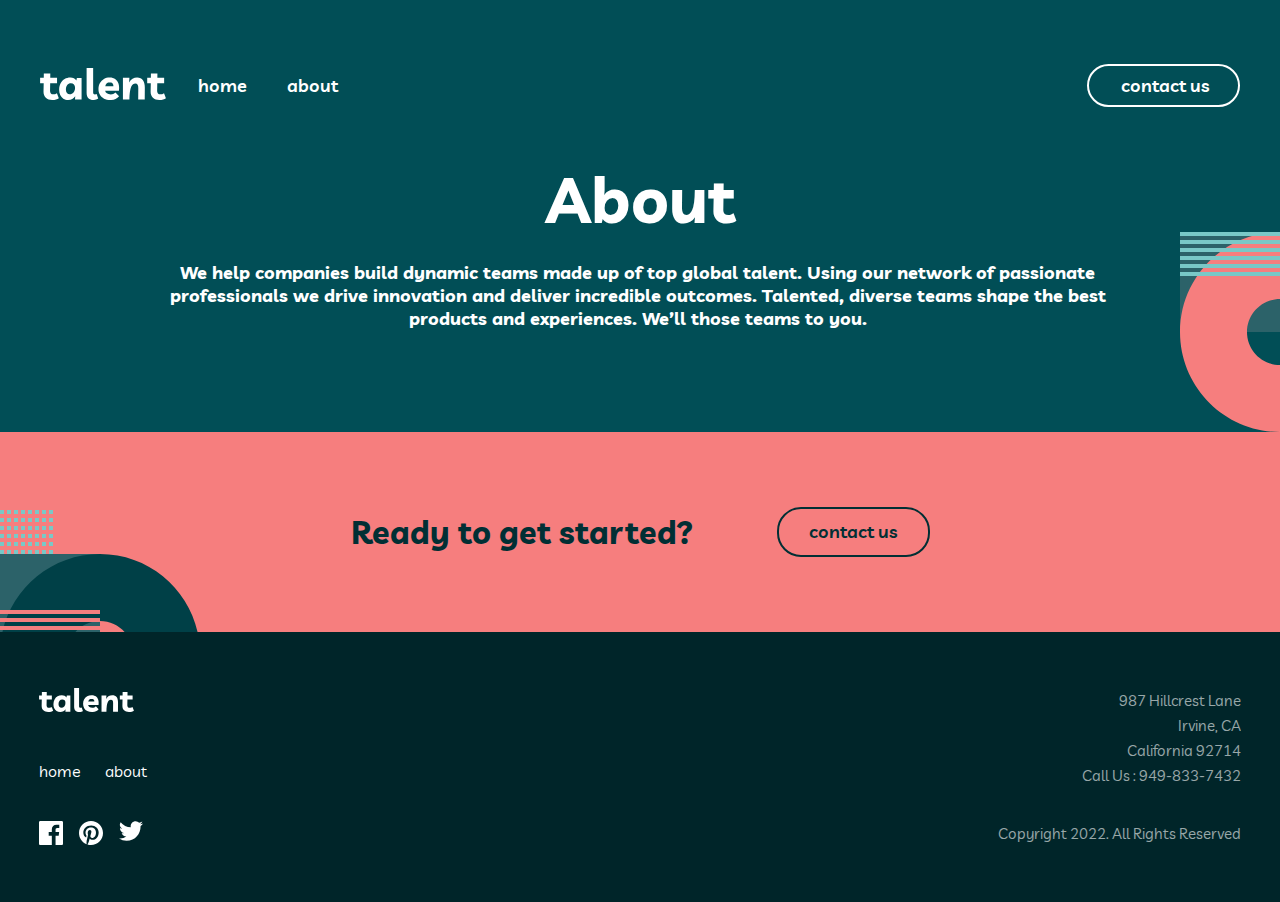
==== about.html @ 0802c022 "added about page about section" ====
<!DOCTYPE html>
<html lang="en">

<head>
    <meta charset="UTF-8">
    <meta http-equiv="X-UA-Compatible" content="IE=edge">
    <meta name="viewport" content="width=device-width, initial-scale=1.0">
    <title>About</title>
    <!-- connection with js files -->
    <script type="text/javascript" src="assets/javascript/script_head.js" charset="utf-8" defer></script>
    <script src="script_body.js" defer></script>
    <script src="script_footer.js" defer></script>
    <!-- connection with css files -->
    <link rel="stylesheet" href="./assets/css/style_body.css">
    <link rel="stylesheet" href="./assets/css/style_header.css">
    <link rel="stylesheet" href="./assets/css/style_main_about.css">
    <link rel="stylesheet" href="./assets/css/style_footer.css">
    <!-- connection with fonts files -->
    <link rel="preconnect" href="https://fonts.googleapis.com">
    <link rel="preconnect" href="https://fonts.gstatic.com" crossorigin>
    <link
        href="https://fonts.googleapis.com/css2?family=Kumbh+Sans:wght@400;700&family=Livvic:ital,wght@0,100;0,200;0,300;0,400;0,500;0,600;0,700;0,900;1,100;1,200;1,300;1,400;1,500;1,600;1,700;1,900&display=swap"
        rel="stylesheet">

</head>

<body>
    <!-- header -->
    <header class="header">
        <a href="/index.html"><img src="assets/image/logo.svg" alt="logo" class="headerlogo"></a>
        <div id="openNav">
            <span onclick="openNav()">&#9776;</span>
        </div>
        <div id="mySidenav" class="sidenav">
            <a href="javascript:void(0)" class="closebtn" onclick="closeNav()">&times;</a>
            <a href="/index.html">home</a>
            <a href="/about.html">about</a>
            <div class="right">
                <a href="/contact.html" id="contact">contact us</a>
            </div>
            <img src="assets/image/bg-pattern-about-1-mobile-nav-1.svg" alt="about-nav" class="menuimg">
        </div>
    </header>
    <div id="cover" class="cover" onclick="closeNav()"></div>

    <main>
        <!-- div 1 -->
        <div class="about-section">
            <h1>About</h1>
            
            <p><img src="assets/image/Rectangle.svg" alt="about-nav" class="rectangle-img">We help companies build dynamic teams made up of top global talent. Using our network of passionate professionals we drive innovation and deliver incredible outcomes. Talented, diverse teams shape the best products and experiences. We’ll those teams to you.</p>
            <div class="img-div">
            <img src="assets/image/bg-pattern-about-1-mobile-nav-1.svg" alt="about-nav" class="about-img">
            </div>
        </div>

        <!-- div 2 -->
        <div>

        </div>

        <!-- div 3 -->
        <div>

        </div>

        <!-- div 4 -->
        <div class="div4_container">
            <p class="R_t_g_s">Ready to get started?</p>
            <div class="button">
                <a href="contact.html">contact us</a>
            </div>
        </div>

    </main>

    <!-- footer -->
    <footer class="footer_container">

        <div class="container_1">
            <div class="content">
                <img src="assets/image/logo.svg" alt="logo" class="logo">
                <div>
                    <ul>
                        <li><a href="index.html">home</a></li>
                        <li><a href="about.html">about</a></li>
                    </ul>
                </div>
            </div>

            <div class="location">
                <p>987 Hillcrest Lane</p>
                <p>Irvine, CA</p>
                <p>California 92714</p>
                <p>Call Us : 949-833-7432</p>
            </div>
        </div>

        <div class="container_2">
            <div class="soc_media">
                <svg xmlns="http://www.w3.org/2000/svg" width="24" height="24">
                    <path
                        d="M22.675 0H1.325C.593 0 0 .593 0 1.325v21.351C0 23.407.593 24 1.325 24H12.82v-9.294H9.692v-3.622h3.128V8.413c0-3.1 1.893-4.788 4.659-4.788 1.325 0 2.463.099 2.795.143v3.24l-1.918.001c-1.504 0-1.795.715-1.795 1.763v2.313h3.587l-.467 3.622h-3.12V24h6.116c.73 0 1.323-.593 1.323-1.325V1.325C24 .593 23.407 0 22.675 0z" />
                </svg>
                <svg xmlns="http://www.w3.org/2000/svg" width="24" height="24">
                    <path
                        d="M12 0C5.373 0 0 5.372 0 12c0 5.084 3.163 9.426 7.627 11.174-.105-.949-.2-2.405.042-3.441.218-.937 1.407-5.965 1.407-5.965s-.359-.719-.359-1.782c0-1.668.967-2.914 2.171-2.914 1.023 0 1.518.769 1.518 1.69 0 1.029-.655 2.568-.994 3.995-.283 1.194.599 2.169 1.777 2.169 2.133 0 3.772-2.249 3.772-5.495 0-2.873-2.064-4.882-5.012-4.882-3.414 0-5.418 2.561-5.418 5.207 0 1.031.397 2.138.893 2.738a.36.36 0 01.083.345l-.333 1.36c-.053.22-.174.267-.402.161-1.499-.698-2.436-2.889-2.436-4.649 0-3.785 2.75-7.262 7.929-7.262 4.163 0 7.398 2.967 7.398 6.931 0 4.136-2.607 7.464-6.227 7.464-1.216 0-2.359-.631-2.75-1.378l-.748 2.853c-.271 1.043-1.002 2.35-1.492 3.146C9.57 23.812 10.763 24 12 24c6.627 0 12-5.373 12-12 0-6.628-5.373-12-12-12z" />
                </svg>
                <svg xmlns="http://www.w3.org/2000/svg" width="24" height="20">
                    <path
                        d="M24 2.557a9.83 9.83 0 01-2.828.775A4.932 4.932 0 0023.337.608a9.864 9.864 0 01-3.127 1.195A4.916 4.916 0 0016.616.248c-3.179 0-5.515 2.966-4.797 6.045A13.978 13.978 0 011.671 1.149a4.93 4.93 0 001.523 6.574 4.903 4.903 0 01-2.229-.616c-.054 2.281 1.581 4.415 3.949 4.89a4.935 4.935 0 01-2.224.084 4.928 4.928 0 004.6 3.419A9.9 9.9 0 010 17.54a13.94 13.94 0 007.548 2.212c9.142 0 14.307-7.721 13.995-14.646A10.025 10.025 0 0024 2.557z" />
                </svg>
            </div>

            <div class="copyright">
                <p>Copyright 2022. All Rights Reserved</p>
            </div>
        </div>
    </footer>

</body>

</html>
---- assets/css/style_body.css ----
* {
    box-sizing: border-box;
  }
  
  body {
    margin: 0;
    font-family: 'Livvic';
    font-style: normal;
  }
---- assets/css/style_header.css ----
.headerlogo {
  height: 32px;
  width: 126px;
}

.header {
  display: flex;
  justify-content: space-between;
  align-items: center;
  padding: 48px 24px;
  background-color: #014e56;
}

.sidenav {
  height: 100%;
  width: 0;
  position: fixed;
  z-index: 10;
  top: 0;
  right: 0;
  background-color: #2c6269;
  overflow-x: hidden;
  /* transition: 0.5s; */
  padding-top: 60px;
}

.sidenav a {
  padding: 8px 8px 8px 32px;
  text-decoration: none;
  font-weight: 600;
  font-size: 18px;
  color: #ffffff;
  display: block;
  /* transition: 0.3s; */
}

.sidenav a:hover {
  color: #F67E7E;
}

.sidenav #contact:hover {
  background-color: #ffffff;
  color: #002529;
}

.sidenav .closebtn {
  position: absolute;
  top: 0;
  right: 25px;
  font-size: 36px;
  margin-left: 50px;
}

#openNav {
  color: #ffffff;
}

#openNav span {
  font-size: 24px;
  cursor: pointer;
}

#contact {
  margin-left: 48px;
  margin-right: 48px;
  margin-top: 36px;
  border: 2px solid #ffffff;
  border-radius: 24px;
  width: 153px;
  height: 43px;
}

.cover {
  position: fixed;
  left: 0px;
  top: 0px;
  width: 100%;
  height: 100%;
  z-index: 5;
  background: rgba(0, 0, 0, 0.5);
  display: none;
}

.menuimg {
  position: absolute;
  width: 200px;
  height: 200px;
  right: -100px;
  bottom: 0px;
}

/* Tablet */
@media only screen and (max-width: 1439px) and (min-width: 768px) {
  .header {
    padding: 64px 40px;
    justify-content: left;
    text-align: center;
  }

  #openNav {
    display: none;
  }

  .cover {
    display: none;
    z-index: -1;
  }

  .sidenav {
    display: flex;
    position: inherit;
    overflow-x: visible;
    padding: 0;
    align-items: center;
    transition: 0;
    background-color: #014e56;
    width: 100% !important;
  }

  .right{
    margin-left: auto; 
    margin-right: 0;
  }

  a#contact {
    padding: 8px 32px 8px 32px;
    width: 153px;
    height: 43px;
    margin-left: 10px;
    background-color: #014e56;
  }

  .sidenav #contact {
    /* margin: top, right, bottom, left; */
    margin: 0;
    white-space: nowrap;
    position: relative;
    flex-grow: 3;    
  }

  .sidenav img {
    display: none;
  }

  .sidenav .closebtn {
    display: none;
  }
}
/* Desktop */
@media only screen and (min-width: 1440px) {
  #openNav {
    display: none;
  }

  .cover {
    display: none !important;
    z-index: -1;
  }

  .sidenav {
    display: flex;
    position: relative;
    overflow-x: visible;
    padding: 0;
    align-items: center;
    transition: 0;
    width: 100% !important;
    background-color: #014e56;
  }

  .right{
    margin-left: auto; 
    margin-right: 0;
  }

  a#contact {
    padding: 8px 32px 8px 32px;
    margin-left: 10px;
    background-color: #014e56;
    width: 153px;
    height: 43px;
  }

  .sidenav #contact {
    /* margin: top, right, bottom, left; */
    margin: 0;
    white-space: nowrap;
    left: 0px;
  }

  .sidenav img {
    display: none;
  }

  .sidenav .closebtn {
    display: none;
  }

  .header {
    padding: 73px 165px;
    justify-content: left;
    align-items: center;
    text-align: center;
  }
}
---- assets/css/style_main_about.css ----
/* div 1 */
.about-section{
    display: flex;
    flex-direction: column;
    justify-content: center;
    align-items: center;
    text-align: center;
    background-color: #014E56;
    z-index: 1;
}

.about-section h1{
    color: #FFFFFF;
    font-size: 40px;
    margin: 0;
}

.about-section p{
    color: #FFFFFF;
    margin: 0;
    font-weight: bold;
    font-size: 15px;
    padding: 16px 24px 8px 24px;
}

.img-div{
    width: 100%;
    position: relative;
    height: 100px;

}

.rectangle-img{
    display: none;
}

.about-img{
    width: 200px;
    height: 200px;
    right: -100px;
    position: absolute;
}

@media only screen and (max-width: 1439px) and (min-width: 768px) {

    .about-section p{
        color: #FFFFFF;
        font-weight: bold;
        margin-bottom: 100px;
        font-size: 18px;
    }
    .rectangle-img{
        display: none;
        margin-bottom: 40px;
    }

    .about-section h1{
        color: #FFFFFF;
        font-size: 64px;
        line-height: 56px;
    }

    .about-section p{
        color: #FFFFFF;
        margin: 0;
        font-weight: bold;
        font-size: 18px;
        /* margin: top, right, bottom, left; */
        padding: 34px 158px 102px 153px;
    }

    .about-img{
        width: 200px;
        height: 200px;
        right: -100px;
        bottom: 0px;
        position: absolute;
    }
    .img-div{
        position: relative;
        height: 0px;
    }
}

@media only screen and (min-width: 1440px) {
    .about-section{
        flex-direction: row;
        justify-content: center;
        flex-flow: nowrap;
        align-items: center;
        padding: 64px 0px 120px 165px;
        text-align: left;
        
    }

    .rectangle-img{
        display: block;
        margin-bottom: 40px;

    }

    .about-section p{
        color: #FFFFFF;
        margin: 0;
        font-size: 18px;
         /* margin: top, right, bottom, left; */
        padding: 0px 0px 30px 0px;
    }

    .about-section h1{
        color: #FFFFFF;
        font-size: 64px;
        padding: 0px 160px 80px 0px;
    }
    .about-img{
        width: 200px;
        height: 200px;
        right: -100px;
        top: 0px;
        position: absolute;
    }
    .img-div{
        position: relative;
        height: 0px;
    
    }
}





/* div 2 */






/* div 3 */






/* div 4 */

.div4_container{
    min-width: 320px;
    min-height: 302px;
    background-color: rgb(246, 126, 126);
    background-image: url("./../image/bg-pattern-home-6-about-5.svg");
    background-repeat: no-repeat;
    background-position-y: bottom;
    display: flex;
    flex-flow: column wrap;
    align-items: center;
    justify-content: center;
}



.R_t_g_s{
    font-size: 32px;
    font-weight: 700;
    color:rgba(1, 47, 52, 1);
    line-height: 32px;
    margin: 24px 20px;
    text-align: center;
}

.button :hover {
    background-color:#012F34;
    color: #FFFFFF;
}

.button a{
    font-size: 18px;
    line-height: 28px;
    font-weight: 600;
    color: rgba(1, 47, 52, 1);
    display: inline-block;
    border: 2px solid #012F34;
    padding: 9px 30px;
    border-radius: 24px;
    margin-bottom: 83px;
    text-decoration: none;
}


/* Tablet */
@media only screen and (max-width: 1439px) and (min-width: 768px){
    .div4_container{
        min-height: 200px;
        flex-flow: row;
        background-position: 0px 78px;
        gap: 84px;
    }
    
    
    
    .R_t_g_s{
        font-size: 32px;
        font-weight: 700;
        color:rgba(1, 47, 52, 1);
        line-height: 32px;
        margin: 0px 0px;
        text-align: center;
    }
    

    .button a{
        font-size: 18px;
        line-height: 28px;
        font-weight: 600;
        color: rgba(1, 47, 52, 1);
        display: inline-block;
        border: 2px solid #012F34;
        padding: 9px 30px;
        text-align: center;
        border-radius: 24px;
        margin-bottom: 0px;
        text-decoration: none;
    }
    
}
/* Desctop */
@media only screen and (min-width: 1440px) {
    .div4_container{
        min-height: 200px;
        flex-flow: row;
        gap: 260px;
    }
    
    
    
    .R_t_g_s{
        font-weight: 700;
        font-size: 48px;
        color:rgba(1, 47, 52, 1);
        line-height: 32px;
        margin: 0px 0px;
        text-align: center;
    }
    

    .button a{
        font-size: 18px;
        line-height: 28px;
        font-weight: 600;
        color: rgba(1, 47, 52, 1);
        display: inline-block;
        border: 2px solid #012F34;
        padding: 9px 30px;
        text-align: center;
        border-radius: 24px;
        margin-bottom: 0px;
        text-decoration: none;
    }
}
---- assets/css/style_footer.css ----
.footer_container {
    min-width: 320px;
    background-color: #002529;
    display: flex;
    flex-flow: column wrap;
    justify-content: center;
    align-items: center;
    padding-top: 66px;
    padding-bottom: 64px;
}

.content ul {
    color: #FFFFFF;
    list-style-type: none;
    margin: 24px;
    padding: 0;
    display: flex;
    justify-content: center;
    gap: 24px;
}

.location p, .copyright p {
    color: #FFFFFF;
    mix-blend-mode: normal;
    opacity: 0.6;
    font-style: normal;
    font-size: 15px;
    line-height: 25px;
    text-align: center;
    margin: 0px;
}

.logo {
    width: 94.5px;
    height: 24px;
    align-content: center;
}

.content {
    display: flex;
    flex-flow: column wrap;
    justify-content: center;
    align-items: center;
}

.soc_media {
    display: flex;
    gap: 16px;
    margin-top: 40px;
    margin-bottom: 16px;
    justify-content: center;
}

.soc_media svg {
    fill:#FFFFFF
}

.soc_media svg:hover {
    fill: #F67E7E;
}

ul li a {
    margin: 0px;
    padding: 0;
    padding-bottom: 7px;
    display: flex;
    justify-content: center;
    gap: 24px;
    text-decoration: none;
    color: #FFFFFF;
}

ul li a:hover{
    color: #F67E7E;
}


/* Tablet */
@media only screen and (max-width: 1439px) and (min-width: 768px) {

    .footer_container {
        padding: 56px 39px;
    }

    .container_1 {
        width: 100%;
        display: flex;
        justify-content: space-between;
        margin-bottom: 33px;
    }

    .container_2 {
        width: 100%;
        display: flex;
        justify-content: space-between;
    }

    .content {
        display: flex;
        flex-flow: column wrap;
        justify-content: space-between;
        align-items: flex-start;
    }

    .location p {
        text-align: right;
    }

    .logo {
        justify-content: left;
    }

    .content ul {
        margin: 0px;
        padding: 0;
        display: flex;
        justify-content: center;
        gap: 24px;
    }

    .soc_media {
        margin-top: 0;
        margin-bottom: 0;
        justify-content: start;
    }

}

/* Desctop */
@media only screen and (min-width: 1440px) {

    .footer_container {
        padding: 48px 165px;
        display: flex;
        flex-flow: row;
    }

    .container_1 {
        width: 100%;
        display: flex;
        justify-content: flex-start;
        margin-bottom: 0px;
    }

    .container_2 {
        width: 100%;
        height: 100px;
        display: flex;
        flex-flow: column wrap;
        justify-content: space-between;
    }

    .content {
        display: flex;
        flex-flow: column wrap;
        justify-content: space-between;
        align-items: flex-start;
        padding-right: 125px;
    }

    .location p {
        text-align: left;
    }

    .logo {
        justify-content: left;
        width: 160px;
        height: 40.63px;

    }

    .soc_media {
        margin-top: 0;
        margin-bottom: 0;
        justify-content: end;
    }

    .content ul {
        margin: 0px;
        padding: 0;
        display: flex;
        justify-content: center;
        gap: 24px;
    }

    .copyright {
        display: flex;
        justify-content: end;
    }


}
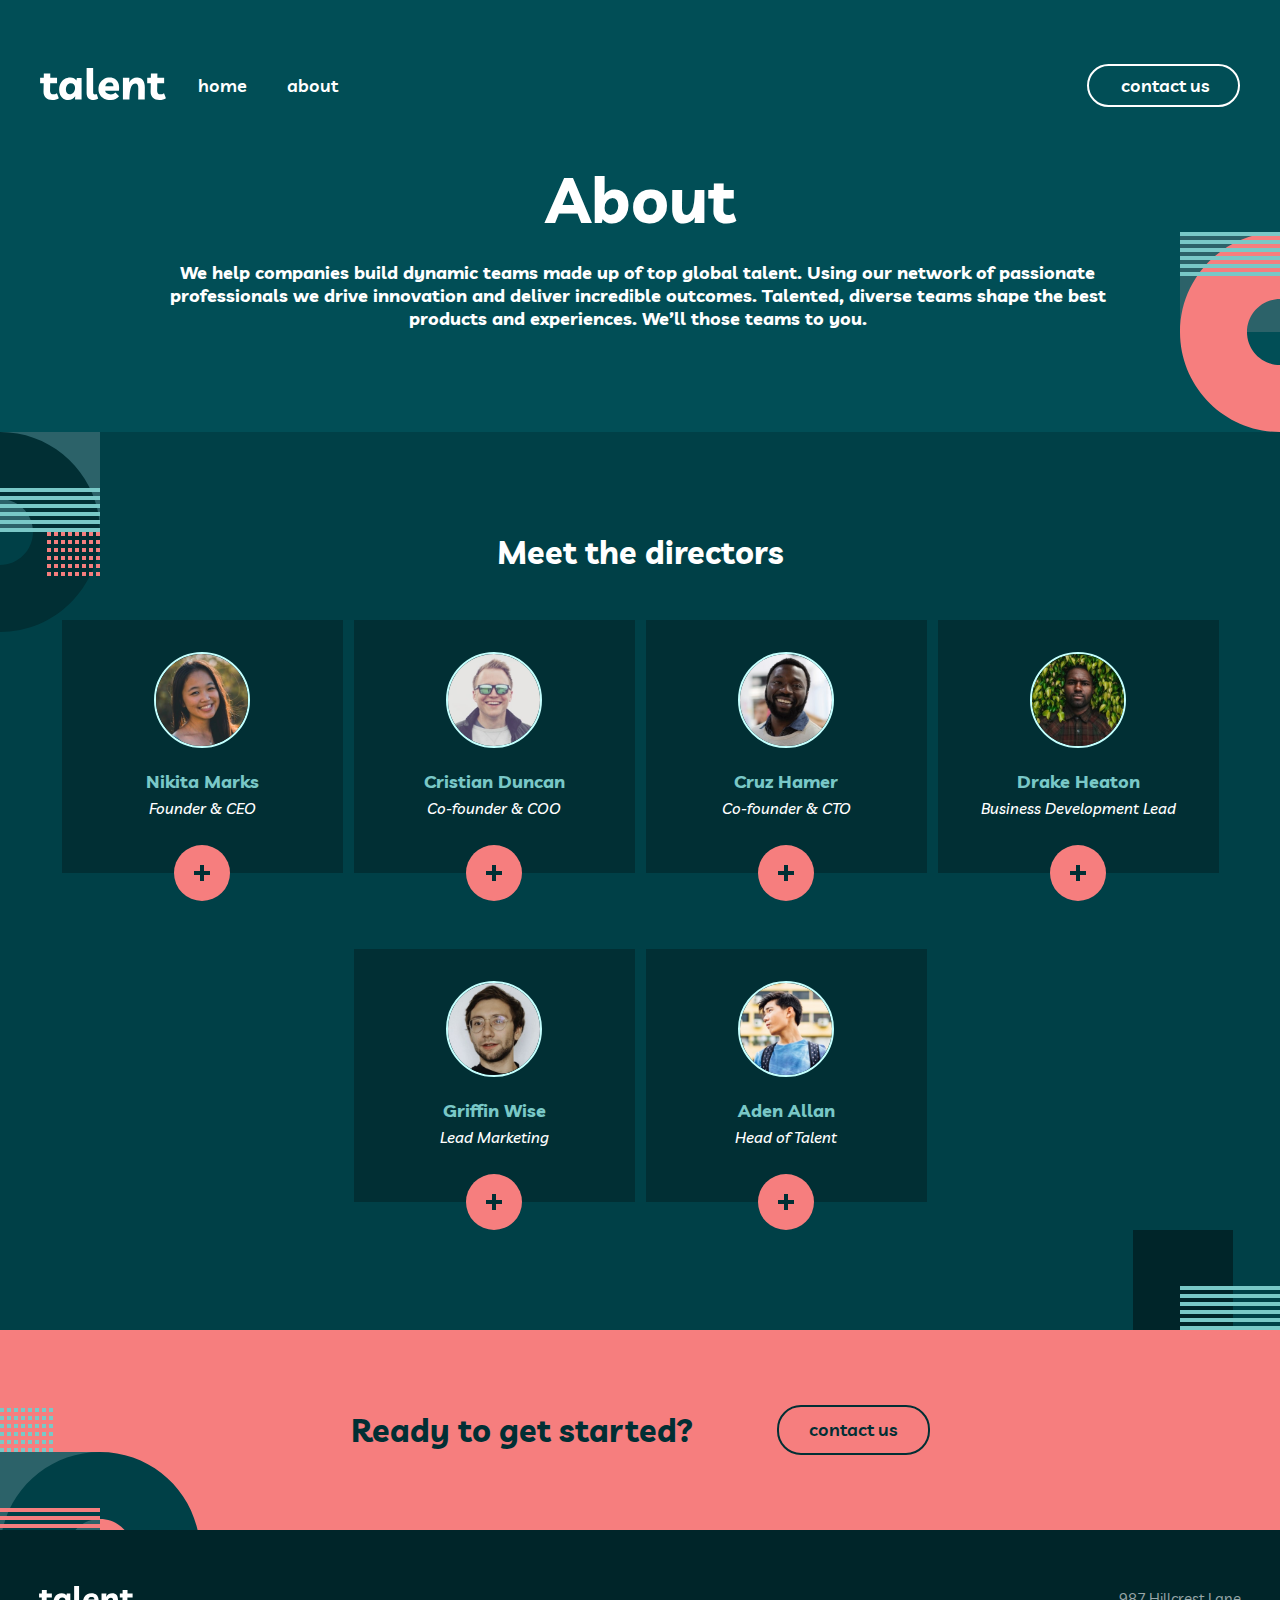
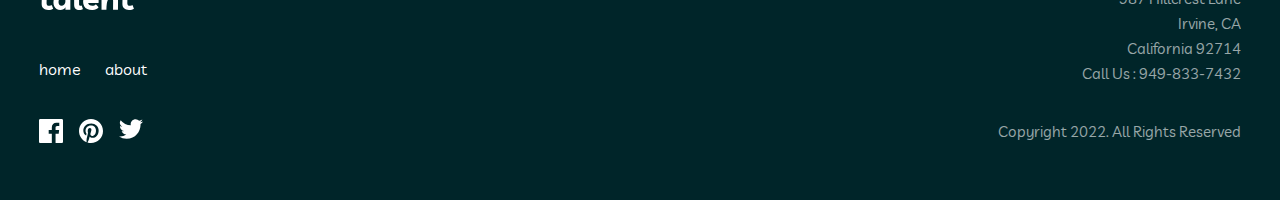
==== commit 28f56c3a: "Add Div_2 in to About" ====
--- a/about.html
+++ b/about.html
@@ -8,8 +8,8 @@
     <title>About</title>
     <!-- connection with js files -->
     <script type="text/javascript" src="assets/javascript/script_head.js" charset="utf-8" defer></script>
-    <script src="script_body.js" defer></script>
-    <script src="script_footer.js" defer></script>
+    <script type="text/javascript" src="assets/javascript/script_footer.js" charset="utf-8" defer></script>
+    <script type="text/javascript" src="assets/javascript/script_body.js" charset="utf-8" defer></script>
     <!-- connection with css files -->
     <link rel="stylesheet" href="./assets/css/style_body.css">
     <link rel="stylesheet" href="./assets/css/style_header.css">
@@ -47,10 +47,13 @@
         <!-- div 1 -->
         <div class="about-section">
             <h1>About</h1>
-            
-            <p><img src="assets/image/Rectangle.svg" alt="about-nav" class="rectangle-img">We help companies build dynamic teams made up of top global talent. Using our network of passionate professionals we drive innovation and deliver incredible outcomes. Talented, diverse teams shape the best products and experiences. We’ll those teams to you.</p>
+
+            <p><img src="assets/image/Rectangle.svg" alt="about-nav" class="rectangle-img">We help companies build
+                dynamic teams made up of top global talent. Using our network of passionate professionals we drive
+                innovation and deliver incredible outcomes. Talented, diverse teams shape the best products and
+                experiences. We’ll those teams to you.</p>
             <div class="img-div">
-            <img src="assets/image/bg-pattern-about-1-mobile-nav-1.svg" alt="about-nav" class="about-img">
+                <img src="assets/image/bg-pattern-about-1-mobile-nav-1.svg" alt="about-nav" class="about-img">
             </div>
         </div>
 
@@ -60,8 +63,176 @@
         </div>
 
         <!-- div 3 -->
-        <div>
-
+        <div class="wrapper">
+            <h1>Meet the directors</h1>
+            <div class="directors">
+                <div class="director">
+                    <div class="a-side">
+                        <img src="./assets/image/avatar-nikita.jpg" alt="avatar-nikita" class="avatar" />
+                        <p class="name">Nikita Marks</p>
+                        <p class="position">Founder & CEO</p>
+                    </div>
+                    <div class="b-side hidden">
+                        <p class="name">Nikita Marks</p>
+                        <p class="quote">
+                            Lorem ipsum dolor sit amet consectetur, adipisicing elit. Quae quo
+                            beatae similique numquam architecto.
+                        </p>
+                        <p class="icons">
+                            <svg xmlns="http://www.w3.org/2000/svg" width="24" height="20">
+                                <path
+                                    d="M24 2.557a9.83 9.83 0 01-2.828.775A4.932 4.932 0 0023.337.608a9.864 9.864 0 01-3.127 1.195A4.916 4.916 0 0016.616.248c-3.179 0-5.515 2.966-4.797 6.045A13.978 13.978 0 011.671 1.149a4.93 4.93 0 001.523 6.574 4.903 4.903 0 01-2.229-.616c-.054 2.281 1.581 4.415 3.949 4.89a4.935 4.935 0 01-2.224.084 4.928 4.928 0 004.6 3.419A9.9 9.9 0 010 17.54a13.94 13.94 0 007.548 2.212c9.142 0 14.307-7.721 13.995-14.646A10.025 10.025 0 0024 2.557z" />
+                            </svg>
+
+                            <svg xmlns="http://www.w3.org/2000/svg" width="20" height="20">
+                                <path
+                                    d="M18 0H2C.9 0 0 .9 0 2v16c0 1.1.9 2 2 2h16c1.1 0 2-.9 2-2V2c0-1.1-.9-2-2-2zM6 17H3V8h3v9zM4.5 6.3c-1 0-1.8-.8-1.8-1.8s.8-1.8 1.8-1.8 1.8.8 1.8 1.8-.8 1.8-1.8 1.8zM17 17h-3v-5.3c0-.8-.7-1.5-1.5-1.5s-1.5.7-1.5 1.5V17H8V8h3v1.2c.5-.8 1.6-1.4 2.5-1.4 1.9 0 3.5 1.6 3.5 3.5V17z" />
+                            </svg>
+                        </p>
+                    </div>
+                    <div class="button" id="one">
+                        <img src="./assets/image/icon-cross.svg" alt="icon-cross" />
+                    </div>
+                </div>
+                <div class="director">
+                    <div class="a-side">
+                        <img src="./assets/image/avatar-christian.jpg" alt="avatar-christian" class="avatar" />
+                        <p class="name">Cristian Duncan</p>
+                        <p class="position">Co-founder & COO</p>
+                    </div>
+                    <div class="b-side hidden">
+                        <p class="name">Cristian Duncan</p>
+                        <p class="quote">
+                            Lorem ipsum dolor sit amet consectetur, adipisicing elit. Quae quo
+                            beatae similique numquam architecto.
+                        </p>
+                        <p class="icons">
+                            <svg xmlns="http://www.w3.org/2000/svg" width="24" height="20">
+                                <path
+                                    d="M24 2.557a9.83 9.83 0 01-2.828.775A4.932 4.932 0 0023.337.608a9.864 9.864 0 01-3.127 1.195A4.916 4.916 0 0016.616.248c-3.179 0-5.515 2.966-4.797 6.045A13.978 13.978 0 011.671 1.149a4.93 4.93 0 001.523 6.574 4.903 4.903 0 01-2.229-.616c-.054 2.281 1.581 4.415 3.949 4.89a4.935 4.935 0 01-2.224.084 4.928 4.928 0 004.6 3.419A9.9 9.9 0 010 17.54a13.94 13.94 0 007.548 2.212c9.142 0 14.307-7.721 13.995-14.646A10.025 10.025 0 0024 2.557z" />
+                            </svg>
+
+                            <svg xmlns="http://www.w3.org/2000/svg" width="20" height="20">
+                                <path
+                                    d="M18 0H2C.9 0 0 .9 0 2v16c0 1.1.9 2 2 2h16c1.1 0 2-.9 2-2V2c0-1.1-.9-2-2-2zM6 17H3V8h3v9zM4.5 6.3c-1 0-1.8-.8-1.8-1.8s.8-1.8 1.8-1.8 1.8.8 1.8 1.8-.8 1.8-1.8 1.8zM17 17h-3v-5.3c0-.8-.7-1.5-1.5-1.5s-1.5.7-1.5 1.5V17H8V8h3v1.2c.5-.8 1.6-1.4 2.5-1.4 1.9 0 3.5 1.6 3.5 3.5V17z" />
+                            </svg>
+                        </p>
+                    </div>
+                    <div class="button" id="two">
+                        <img src="./assets/image/icon-cross.svg" alt="icon-cross" />
+                    </div>
+                </div>
+                <div class="director">
+                    <div class="a-side">
+                        <img src="./assets/image/avatar-cruz.jpg" alt="avatar-cruz" class="avatar" />
+                        <p class="name">Cruz Hamer</p>
+                        <p class="position">Co-founder & CTO</p>
+                    </div>
+                    <div class="b-side hidden">
+                        <p class="name">Cruz Hamer</p>
+                        <p class="quote">
+                            Lorem ipsum dolor sit amet consectetur, adipisicing elit. Quae quo
+                            beatae similique numquam architecto.
+                        </p>
+                        <p class="icons">
+                            <svg xmlns="http://www.w3.org/2000/svg" width="24" height="20">
+                                <path
+                                    d="M24 2.557a9.83 9.83 0 01-2.828.775A4.932 4.932 0 0023.337.608a9.864 9.864 0 01-3.127 1.195A4.916 4.916 0 0016.616.248c-3.179 0-5.515 2.966-4.797 6.045A13.978 13.978 0 011.671 1.149a4.93 4.93 0 001.523 6.574 4.903 4.903 0 01-2.229-.616c-.054 2.281 1.581 4.415 3.949 4.89a4.935 4.935 0 01-2.224.084 4.928 4.928 0 004.6 3.419A9.9 9.9 0 010 17.54a13.94 13.94 0 007.548 2.212c9.142 0 14.307-7.721 13.995-14.646A10.025 10.025 0 0024 2.557z" />
+                            </svg>
+
+                            <svg xmlns="http://www.w3.org/2000/svg" width="20" height="20">
+                                <path
+                                    d="M18 0H2C.9 0 0 .9 0 2v16c0 1.1.9 2 2 2h16c1.1 0 2-.9 2-2V2c0-1.1-.9-2-2-2zM6 17H3V8h3v9zM4.5 6.3c-1 0-1.8-.8-1.8-1.8s.8-1.8 1.8-1.8 1.8.8 1.8 1.8-.8 1.8-1.8 1.8zM17 17h-3v-5.3c0-.8-.7-1.5-1.5-1.5s-1.5.7-1.5 1.5V17H8V8h3v1.2c.5-.8 1.6-1.4 2.5-1.4 1.9 0 3.5 1.6 3.5 3.5V17z" />
+                            </svg>
+                        </p>
+                    </div>
+                    <div class="button" id="tree">
+                        <img src="./assets/image/icon-cross.svg" alt="icon-cross" />
+                    </div>
+                </div>
+                <div class="director">
+                    <div class="a-side">
+                        <img src="./assets/image/avatar-drake.jpg" alt="avatar-drake" class="avatar" />
+                        <p class="name">Drake Heaton</p>
+                        <p class="position">Business Development Lead</p>
+                    </div>
+                    <div class="b-side hidden">
+                        <p class="name">Drake Heaton</p>
+                        <p class="quote">
+                            Lorem ipsum dolor sit amet consectetur, adipisicing elit. Quae quo
+                            beatae similique numquam architecto.
+                        </p>
+                        <p class="icons">
+                            <svg xmlns="http://www.w3.org/2000/svg" width="24" height="20">
+                                <path
+                                    d="M24 2.557a9.83 9.83 0 01-2.828.775A4.932 4.932 0 0023.337.608a9.864 9.864 0 01-3.127 1.195A4.916 4.916 0 0016.616.248c-3.179 0-5.515 2.966-4.797 6.045A13.978 13.978 0 011.671 1.149a4.93 4.93 0 001.523 6.574 4.903 4.903 0 01-2.229-.616c-.054 2.281 1.581 4.415 3.949 4.89a4.935 4.935 0 01-2.224.084 4.928 4.928 0 004.6 3.419A9.9 9.9 0 010 17.54a13.94 13.94 0 007.548 2.212c9.142 0 14.307-7.721 13.995-14.646A10.025 10.025 0 0024 2.557z" />
+                            </svg>
+
+                            <svg xmlns="http://www.w3.org/2000/svg" width="20" height="20">
+                                <path
+                                    d="M18 0H2C.9 0 0 .9 0 2v16c0 1.1.9 2 2 2h16c1.1 0 2-.9 2-2V2c0-1.1-.9-2-2-2zM6 17H3V8h3v9zM4.5 6.3c-1 0-1.8-.8-1.8-1.8s.8-1.8 1.8-1.8 1.8.8 1.8 1.8-.8 1.8-1.8 1.8zM17 17h-3v-5.3c0-.8-.7-1.5-1.5-1.5s-1.5.7-1.5 1.5V17H8V8h3v1.2c.5-.8 1.6-1.4 2.5-1.4 1.9 0 3.5 1.6 3.5 3.5V17z" />
+                            </svg>
+                        </p>
+                    </div>
+                    <div class="button" id="four">
+                        <img src="./assets/image/icon-cross.svg" alt="icon-cross" />
+                    </div>
+                </div>
+                <div class="director">
+                    <div class="a-side">
+                        <img src="./assets/image/avatar-griffin.jpg" alt="avatar-griffin" class="avatar" />
+                        <p class="name">Griffin Wise</p>
+                        <p class="position">Lead Marketing</p>
+                    </div>
+                    <div class="b-side hidden">
+                        <p class="name">Griffin Wise</p>
+                        <p class="quote">
+                            “Unique perspectives shape unique products, which is what you need to survive these days.”
+                        </p>
+                        <p class="icons">
+                            <svg xmlns="http://www.w3.org/2000/svg" width="24" height="20">
+                                <path
+                                    d="M24 2.557a9.83 9.83 0 01-2.828.775A4.932 4.932 0 0023.337.608a9.864 9.864 0 01-3.127 1.195A4.916 4.916 0 0016.616.248c-3.179 0-5.515 2.966-4.797 6.045A13.978 13.978 0 011.671 1.149a4.93 4.93 0 001.523 6.574 4.903 4.903 0 01-2.229-.616c-.054 2.281 1.581 4.415 3.949 4.89a4.935 4.935 0 01-2.224.084 4.928 4.928 0 004.6 3.419A9.9 9.9 0 010 17.54a13.94 13.94 0 007.548 2.212c9.142 0 14.307-7.721 13.995-14.646A10.025 10.025 0 0024 2.557z" />
+                            </svg>
+
+                            <svg xmlns="http://www.w3.org/2000/svg" width="20" height="20">
+                                <path
+                                    d="M18 0H2C.9 0 0 .9 0 2v16c0 1.1.9 2 2 2h16c1.1 0 2-.9 2-2V2c0-1.1-.9-2-2-2zM6 17H3V8h3v9zM4.5 6.3c-1 0-1.8-.8-1.8-1.8s.8-1.8 1.8-1.8 1.8.8 1.8 1.8-.8 1.8-1.8 1.8zM17 17h-3v-5.3c0-.8-.7-1.5-1.5-1.5s-1.5.7-1.5 1.5V17H8V8h3v1.2c.5-.8 1.6-1.4 2.5-1.4 1.9 0 3.5 1.6 3.5 3.5V17z" />
+                            </svg>
+                        </p>
+                    </div>
+                    <div class="button" id="five">
+                        <img src="./assets/image/icon-cross.svg" alt="icon-cross" />
+                    </div>
+                </div>
+                <div class="director">
+                    <div class="a-side">
+                        <img src="./assets/image/avatar-aden.jpg" alt="avatar-aden" class="avatar" />
+                        <p class="name">Aden Allan</p>
+                        <p class="position">Head of Talent</p>
+                    </div>
+                    <div class="b-side hidden">
+                        <p class="name">Aden Allan</p>
+                        <p class="quote">
+                            “Empowered teams create truly amazing products. Set the north star and let them follow it.”
+                        </p>
+                        <p class="icons">
+                            <svg xmlns="http://www.w3.org/2000/svg" width="24" height="20">
+                                <path
+                                    d="M24 2.557a9.83 9.83 0 01-2.828.775A4.932 4.932 0 0023.337.608a9.864 9.864 0 01-3.127 1.195A4.916 4.916 0 0016.616.248c-3.179 0-5.515 2.966-4.797 6.045A13.978 13.978 0 011.671 1.149a4.93 4.93 0 001.523 6.574 4.903 4.903 0 01-2.229-.616c-.054 2.281 1.581 4.415 3.949 4.89a4.935 4.935 0 01-2.224.084 4.928 4.928 0 004.6 3.419A9.9 9.9 0 010 17.54a13.94 13.94 0 007.548 2.212c9.142 0 14.307-7.721 13.995-14.646A10.025 10.025 0 0024 2.557z" />
+                            </svg>
+
+                            <svg xmlns="http://www.w3.org/2000/svg" width="20" height="20">
+                                <path
+                                    d="M18 0H2C.9 0 0 .9 0 2v16c0 1.1.9 2 2 2h16c1.1 0 2-.9 2-2V2c0-1.1-.9-2-2-2zM6 17H3V8h3v9zM4.5 6.3c-1 0-1.8-.8-1.8-1.8s.8-1.8 1.8-1.8 1.8.8 1.8 1.8-.8 1.8-1.8 1.8zM17 17h-3v-5.3c0-.8-.7-1.5-1.5-1.5s-1.5.7-1.5 1.5V17H8V8h3v1.2c.5-.8 1.6-1.4 2.5-1.4 1.9 0 3.5 1.6 3.5 3.5V17z" />
+                            </svg>
+                        </p>
+                    </div>
+                    <div class="button" id="six">
+                        <img src="./assets/image/icon-cross.svg" alt="icon-cross" />
+                    </div>
+                </div>
+            </div>
         </div>
 
         <!-- div 4 -->
--- a/assets/css/style_main_about.css
+++ b/assets/css/style_main_about.css
@@ -1,5 +1,5 @@
 /* div 1 */
-.about-section{
+.about-section {
     display: flex;
     flex-direction: column;
     justify-content: center;
@@ -9,13 +9,13 @@
     z-index: 1;
 }
 
-.about-section h1{
+.about-section h1 {
     color: #FFFFFF;
     font-size: 40px;
     margin: 0;
 }
 
-.about-section p{
+.about-section p {
     color: #FFFFFF;
     margin: 0;
     font-weight: bold;
@@ -23,18 +23,18 @@
     padding: 16px 24px 8px 24px;
 }
 
-.img-div{
+.img-div {
     width: 100%;
     position: relative;
     height: 100px;
 
 }
 
-.rectangle-img{
+.rectangle-img {
     display: none;
 }
 
-.about-img{
+.about-img {
     width: 200px;
     height: 200px;
     right: -100px;
@@ -43,24 +43,25 @@
 
 @media only screen and (max-width: 1439px) and (min-width: 768px) {
 
-    .about-section p{
+    .about-section p {
         color: #FFFFFF;
         font-weight: bold;
         margin-bottom: 100px;
         font-size: 18px;
     }
-    .rectangle-img{
+
+    .rectangle-img {
         display: none;
         margin-bottom: 40px;
     }
 
-    .about-section h1{
+    .about-section h1 {
         color: #FFFFFF;
         font-size: 64px;
         line-height: 56px;
     }
 
-    .about-section p{
+    .about-section p {
         color: #FFFFFF;
         margin: 0;
         font-weight: bold;
@@ -69,60 +70,63 @@
         padding: 34px 158px 102px 153px;
     }
 
-    .about-img{
+    .about-img {
         width: 200px;
         height: 200px;
         right: -100px;
         bottom: 0px;
         position: absolute;
     }
-    .img-div{
+
+    .img-div {
         position: relative;
         height: 0px;
     }
 }
 
 @media only screen and (min-width: 1440px) {
-    .about-section{
+    .about-section {
         flex-direction: row;
         justify-content: center;
         flex-flow: nowrap;
         align-items: center;
         padding: 64px 0px 120px 165px;
         text-align: left;
-        
-    }
-
-    .rectangle-img{
+
+    }
+
+    .rectangle-img {
         display: block;
         margin-bottom: 40px;
 
     }
 
-    .about-section p{
+    .about-section p {
         color: #FFFFFF;
         margin: 0;
         font-size: 18px;
-         /* margin: top, right, bottom, left; */
+        /* margin: top, right, bottom, left; */
         padding: 0px 0px 30px 0px;
     }
 
-    .about-section h1{
+    .about-section h1 {
         color: #FFFFFF;
         font-size: 64px;
         padding: 0px 160px 80px 0px;
     }
-    .about-img{
+
+    .about-img {
         width: 200px;
         height: 200px;
         right: -100px;
         top: 0px;
         position: absolute;
     }
-    .img-div{
+
+    .img-div {
         position: relative;
         height: 0px;
-    
+
     }
 }
 
@@ -131,10 +135,197 @@
 
 
 /* div 2 */
-
-
-
-
+.wrapper {
+    background-color: #004047;
+    padding-top: 88px;
+    padding-bottom: 68px;
+    background-image: url("./../image/bg-pattern-about-2-contact-1.svg"), url("./../image/bg-pattern-home-4-about-3.svg");
+    background-repeat: no-repeat;
+    background-position: -100px -100px, bottom right;
+}
+
+.wrapper h1 {
+    color: #FFFFFF;
+    font-size: 32px;
+    font-weight: 700;
+    text-align: center;
+    margin: 0px;
+}
+
+.directors {
+    padding: 48px 10px;
+    display: flex;
+    justify-content: center;
+    flex-flow: column wrap;
+    align-content: center;
+    gap: 52px;
+}
+
+.director {
+    text-align: center;
+    width: 327px;
+    height: 253px;
+    padding: 24px;
+    background-color: #012F34;
+    display: flex;
+    flex-direction: column;
+    align-items: center;
+    position: relative;
+}
+
+.director .a-side img.avatar {
+    width: 96px;
+    height: 96px;
+    border-radius: 50%;
+    border: 2px solid #c4fffe;
+    margin-top: 8px;
+}
+
+.director .a-side .name,
+.director .b-side .name {
+    margin: 0;
+    margin-top: 16px;
+    font-weight: 700;
+    font-size: 18px;
+    line-height: 28px;
+    color: #79C8C7;
+}
+
+
+.director .b-side .name {
+    margin: 0;
+    margin-top: 11px;
+    margin-bottom: 8px;
+}
+
+.director .a-side .position {
+    font-style: italic;
+    font-weight: 500;
+    font-size: 15px;
+    line-height: 25px;
+    color: #FFFFFF;
+    margin: 0;
+    margin-bottom: 28px;
+}
+
+.director .b-side .quote {
+    margin: 0;
+    color: #FFFFFF;
+    font-weight: 600;
+    font-size: 15px;
+    line-height: 25px;
+}
+
+.director .b-side .icons {
+    padding: 24px 24px;
+    display: flex;
+    justify-content: center;
+    align-items: center;
+    gap: 16px;
+    margin: 0;
+    padding-bottom: 35px;
+}
+
+.director .b-side .icons path {
+    fill: #FFFFFF;
+    transition: all 0.3s;
+}
+
+.director .b-side .icons svg:hover path {
+    fill: #F67E7E;
+    cursor: pointer;
+}
+
+.director .button {
+    background-color: #F67E7E;
+    border: none;
+    width: 56px;
+    height: 56px;
+    border-radius: 50%;
+    display: flex;
+    justify-content: center;
+    align-items: center;
+    position: absolute;
+    bottom: -28px;
+    transition: all 0.5s;
+}
+
+.director .button:hover,
+.director .button.active {
+    background-color: #79C8C7;
+    cursor: pointer;
+}
+
+.director .button.active img {
+    transform: rotate(45deg);
+}
+
+.director .button.active:hover {
+    background-color: #F67E7E;
+}
+
+.hidden {
+    display: none;
+}
+
+@media only screen and (max-width: 1439px) and (min-width: 768px) {
+    .wrapper {
+        padding-top: 100px;
+        padding-bottom: 80px;
+        background-image: url("./../image/bg-pattern-about-2-contact-1.svg"), url("./../image/bg-pattern-home-4-about-3.svg");
+        background-repeat: no-repeat;
+        background-position: -100px 0px, bottom right;
+    }
+
+    .directors {
+        padding: 48px 0px;
+        display: flex;
+        flex-direction: row;
+        flex-wrap: wrap;
+        justify-content: center;
+        align-content: center;
+        gap: 76px 11px;
+    }
+
+    .director {
+        width: 281px;
+        height: 253px;
+    }
+}
+
+@media only screen and (min-width: 1440px) {
+    .wrapper {
+        padding-top: 140px;
+        padding-bottom: 120px;
+        background-image: url("./../image/bg-pattern-about-2-contact-1.svg"), url("./../image/bg-pattern-home-4-about-3.svg");
+        background-repeat: no-repeat;
+        background-position: -100px 0px, bottom right;
+    }
+
+    .directors {
+        padding: 64px 165px 48px;
+        display: flex;
+        flex-direction: row;
+        flex-wrap: wrap;
+        justify-content: center;
+        align-content: center;
+        gap: 76px 30px;
+    }
+
+    .director {
+        width: 350px;
+        height: 253px;
+    }
+
+    .wrapper h1 {
+        color: #FFFFFF;
+        font-size: 48px;
+        font-weight: 700;
+        text-align: center;
+        margin: 0px;
+    }
+
+}
 
 
 /* div 3 */
@@ -146,7 +337,7 @@
 
 /* div 4 */
 
-.div4_container{
+.div4_container {
     min-width: 320px;
     min-height: 302px;
     background-color: rgb(246, 126, 126);
@@ -161,21 +352,21 @@
 
 
 
-.R_t_g_s{
+.R_t_g_s {
     font-size: 32px;
     font-weight: 700;
-    color:rgba(1, 47, 52, 1);
+    color: rgba(1, 47, 52, 1);
     line-height: 32px;
     margin: 24px 20px;
     text-align: center;
 }
 
 .button :hover {
-    background-color:#012F34;
-    color: #FFFFFF;
-}
-
-.button a{
+    background-color: #012F34;
+    color: #FFFFFF;
+}
+
+.button a {
     font-size: 18px;
     line-height: 28px;
     font-weight: 600;
@@ -190,27 +381,27 @@
 
 
 /* Tablet */
-@media only screen and (max-width: 1439px) and (min-width: 768px){
-    .div4_container{
+@media only screen and (max-width: 1439px) and (min-width: 768px) {
+    .div4_container {
         min-height: 200px;
         flex-flow: row;
         background-position: 0px 78px;
         gap: 84px;
     }
-    
-    
-    
-    .R_t_g_s{
+
+
+
+    .R_t_g_s {
         font-size: 32px;
         font-weight: 700;
-        color:rgba(1, 47, 52, 1);
+        color: rgba(1, 47, 52, 1);
         line-height: 32px;
         margin: 0px 0px;
         text-align: center;
     }
-    
-
-    .button a{
+
+
+    .button a {
         font-size: 18px;
         line-height: 28px;
         font-weight: 600;
@@ -223,29 +414,30 @@
         margin-bottom: 0px;
         text-decoration: none;
     }
-    
-}
+
+}
+
 /* Desctop */
 @media only screen and (min-width: 1440px) {
-    .div4_container{
+    .div4_container {
         min-height: 200px;
         flex-flow: row;
         gap: 260px;
     }
-    
-    
-    
-    .R_t_g_s{
+
+
+
+    .R_t_g_s {
         font-weight: 700;
         font-size: 48px;
-        color:rgba(1, 47, 52, 1);
+        color: rgba(1, 47, 52, 1);
         line-height: 32px;
         margin: 0px 0px;
         text-align: center;
     }
-    
-
-    .button a{
+
+
+    .button a {
         font-size: 18px;
         line-height: 28px;
         font-weight: 600;
--- a/assets/css/style_footer.css
+++ b/assets/css/style_footer.css
@@ -57,6 +57,7 @@
 
 .soc_media svg:hover {
     fill: #F67E7E;
+    transition: all 0.5s;
 }
 
 ul li a {
@@ -72,6 +73,7 @@
 
 ul li a:hover{
     color: #F67E7E;
+    transition: all 0.5s;
 }
 
 
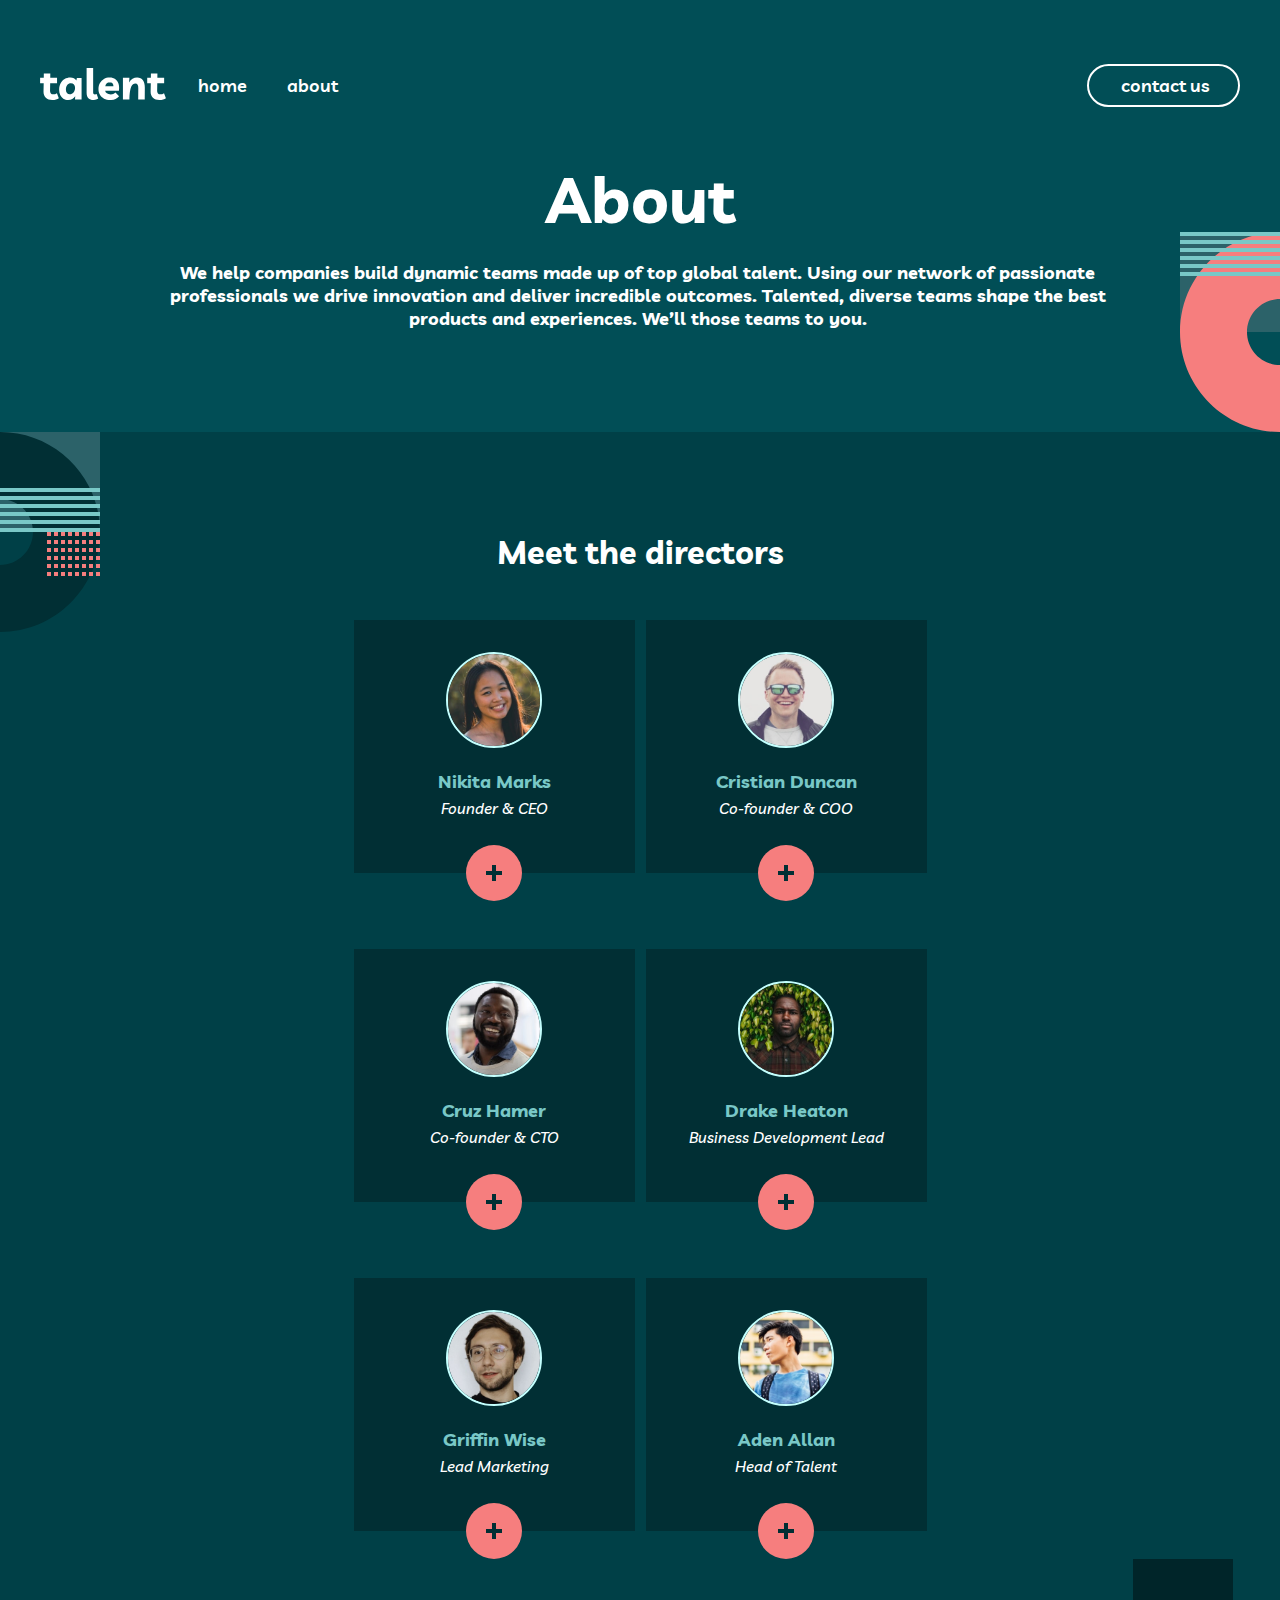
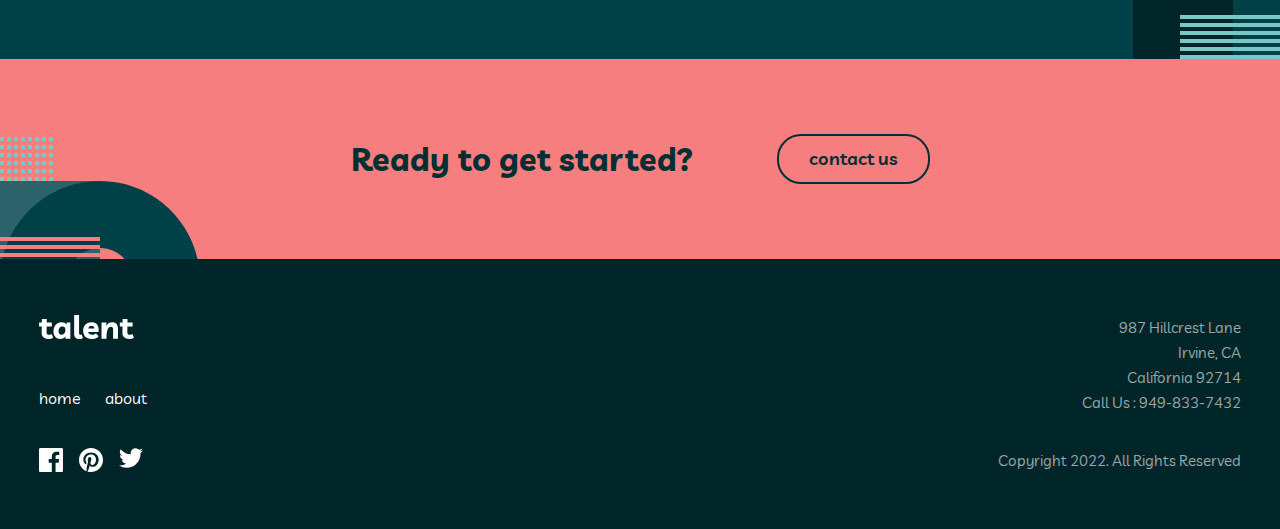
==== commit 6a8df552: "Add Div_1 to contact page" ====
--- a/about.html
+++ b/about.html
@@ -250,7 +250,7 @@
 
         <div class="container_1">
             <div class="content">
-                <img src="assets/image/logo.svg" alt="logo" class="logo">
+                <a href="/index.html"><img src="assets/image/logo.svg" alt="logo" class="logo"></a>
                 <div>
                     <ul>
                         <li><a href="index.html">home</a></li>
--- a/assets/css/style_main_about.css
+++ b/assets/css/style_main_about.css
@@ -278,6 +278,7 @@
     }
 
     .directors {
+        max-width: 864px;
         padding: 48px 0px;
         display: flex;
         flex-direction: row;
@@ -285,6 +286,7 @@
         justify-content: center;
         align-content: center;
         gap: 76px 11px;
+        margin: auto;
     }
 
     .director {
@@ -310,6 +312,8 @@
         justify-content: center;
         align-content: center;
         gap: 76px 30px;
+        max-width: 1440px;
+        margin: auto;
     }
 
     .director {
@@ -364,6 +368,7 @@
 .button :hover {
     background-color: #012F34;
     color: #FFFFFF;
+    transition: all 0.5s;
 }
 
 .button a {
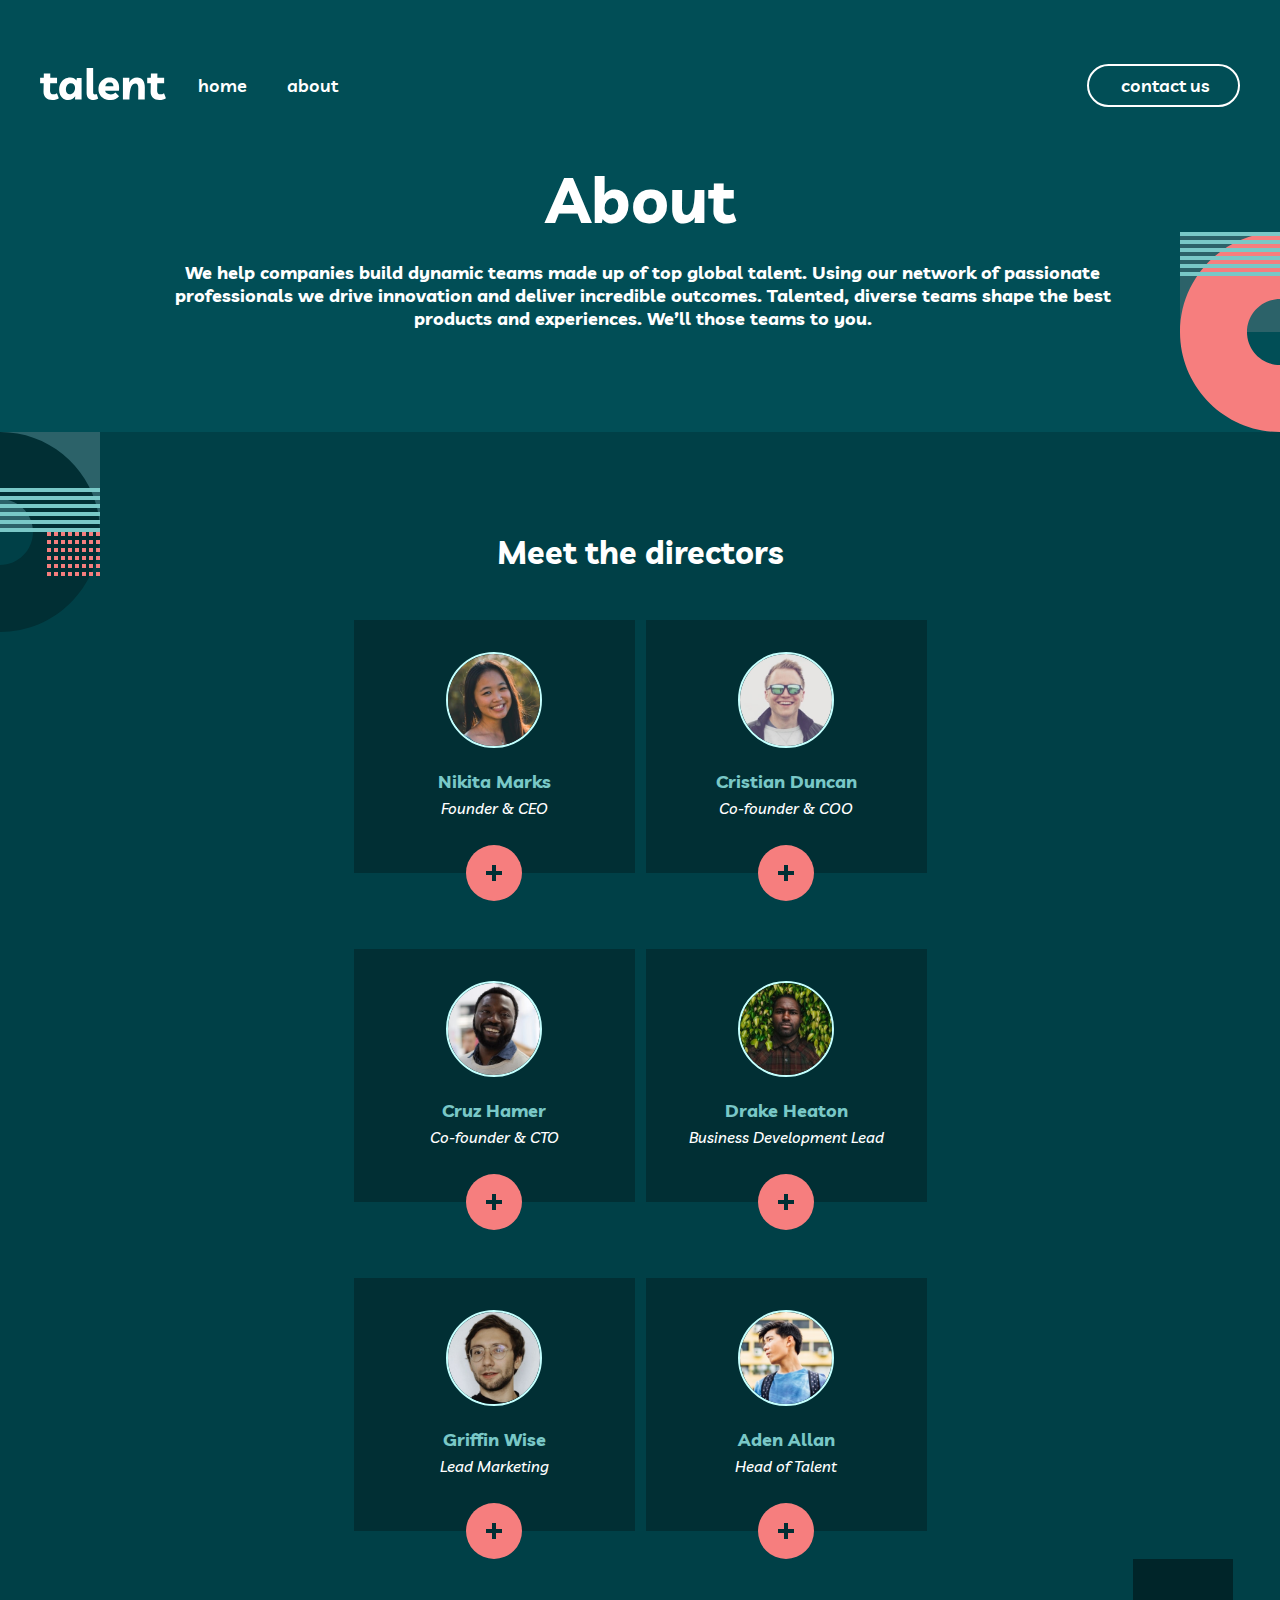
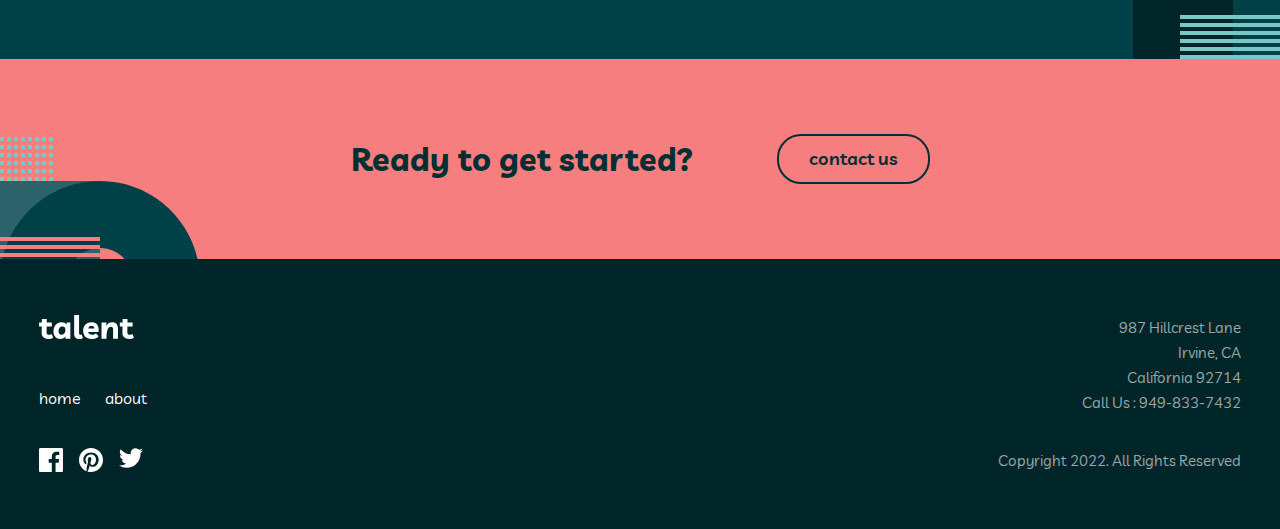
==== commit 3c6e640e: "fixed img position" ====
--- a/about.html
+++ b/about.html
@@ -52,9 +52,6 @@
                 dynamic teams made up of top global talent. Using our network of passionate professionals we drive
                 innovation and deliver incredible outcomes. Talented, diverse teams shape the best products and
                 experiences. We’ll those teams to you.</p>
-            <div class="img-div">
-                <img src="assets/image/bg-pattern-about-1-mobile-nav-1.svg" alt="about-nav" class="about-img">
-            </div>
         </div>
 
         <!-- div 2 -->
--- a/assets/css/style_main_about.css
+++ b/assets/css/style_main_about.css
@@ -7,6 +7,9 @@
     text-align: center;
     background-color: #014E56;
     z-index: 1;
+    background-image: url("./../image/bg-pattern-about-1-mobile-nav-1.svg");
+    background-repeat: no-repeat;
+    background-position: bottom -100px right -100px;
 }
 
 .about-section h1 {
@@ -20,14 +23,7 @@
     margin: 0;
     font-weight: bold;
     font-size: 15px;
-    padding: 16px 24px 8px 24px;
-}
-
-.img-div {
-    width: 100%;
-    position: relative;
-    height: 100px;
-
+    padding: 16px 24px 108px 24px;
 }
 
 .rectangle-img {
@@ -43,11 +39,10 @@
 
 @media only screen and (max-width: 1439px) and (min-width: 768px) {
 
-    .about-section p {
-        color: #FFFFFF;
-        font-weight: bold;
-        margin-bottom: 100px;
-        font-size: 18px;
+    .about-section {
+        background-image: url("./../image/bg-pattern-about-1-mobile-nav-1.svg");
+        background-repeat: no-repeat;
+        background-position: bottom 0px right -100px;
     }
 
     .rectangle-img {
@@ -67,7 +62,7 @@
         font-weight: bold;
         font-size: 18px;
         /* margin: top, right, bottom, left; */
-        padding: 34px 158px 102px 153px;
+        padding: 34px 153px 102px 158px;
     }
 
     .about-img {
@@ -78,10 +73,6 @@
         position: absolute;
     }
 
-    .img-div {
-        position: relative;
-        height: 0px;
-    }
 }
 
 @media only screen and (min-width: 1440px) {
@@ -90,8 +81,11 @@
         justify-content: center;
         flex-flow: nowrap;
         align-items: center;
-        padding: 64px 0px 120px 165px;
+        padding: 64px 165px 60px 165px;
         text-align: left;
+        background-image: url("./../image/bg-pattern-about-1-mobile-nav-1.svg");
+        background-repeat: no-repeat;
+        background-position: bottom 0px right -100px;
 
     }
 
@@ -106,7 +100,6 @@
         margin: 0;
         font-size: 18px;
         /* margin: top, right, bottom, left; */
-        padding: 0px 0px 30px 0px;
     }
 
     .about-section h1 {
@@ -123,11 +116,6 @@
         position: absolute;
     }
 
-    .img-div {
-        position: relative;
-        height: 0px;
-
-    }
 }
 
 
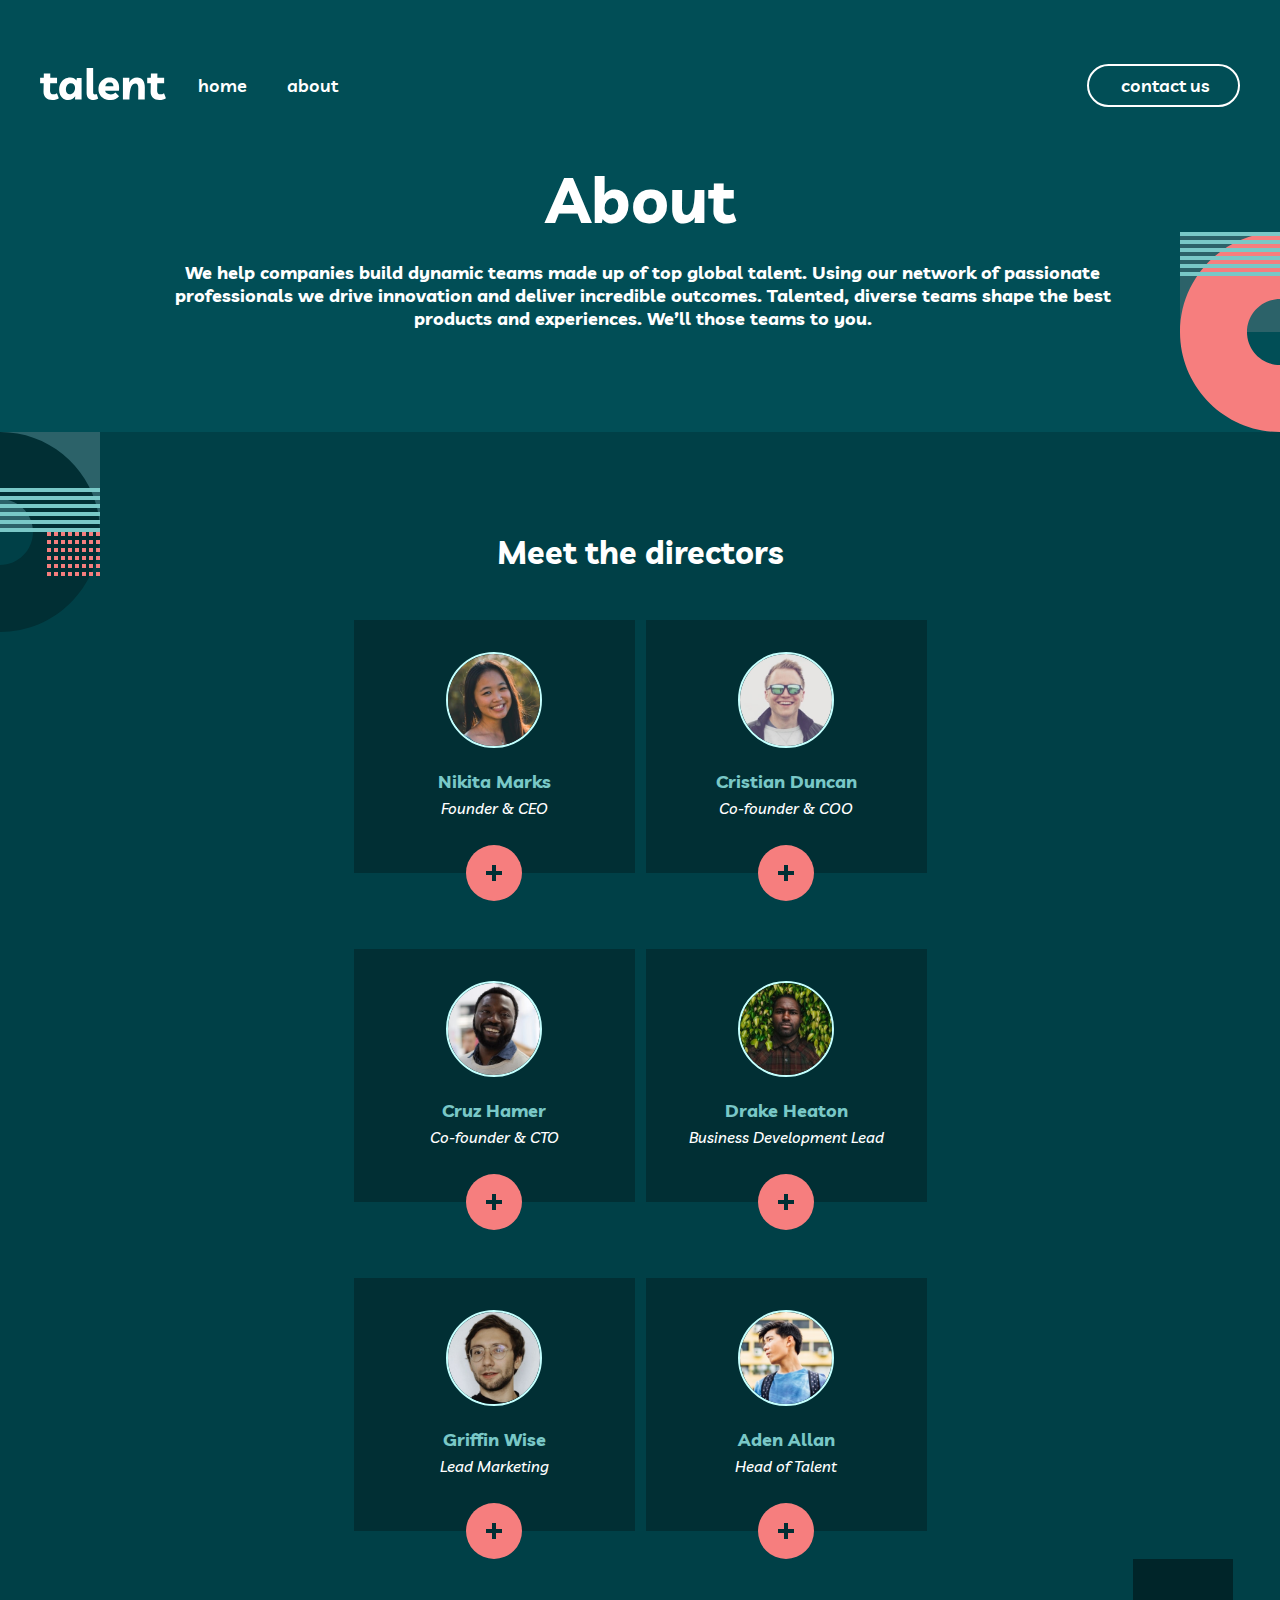
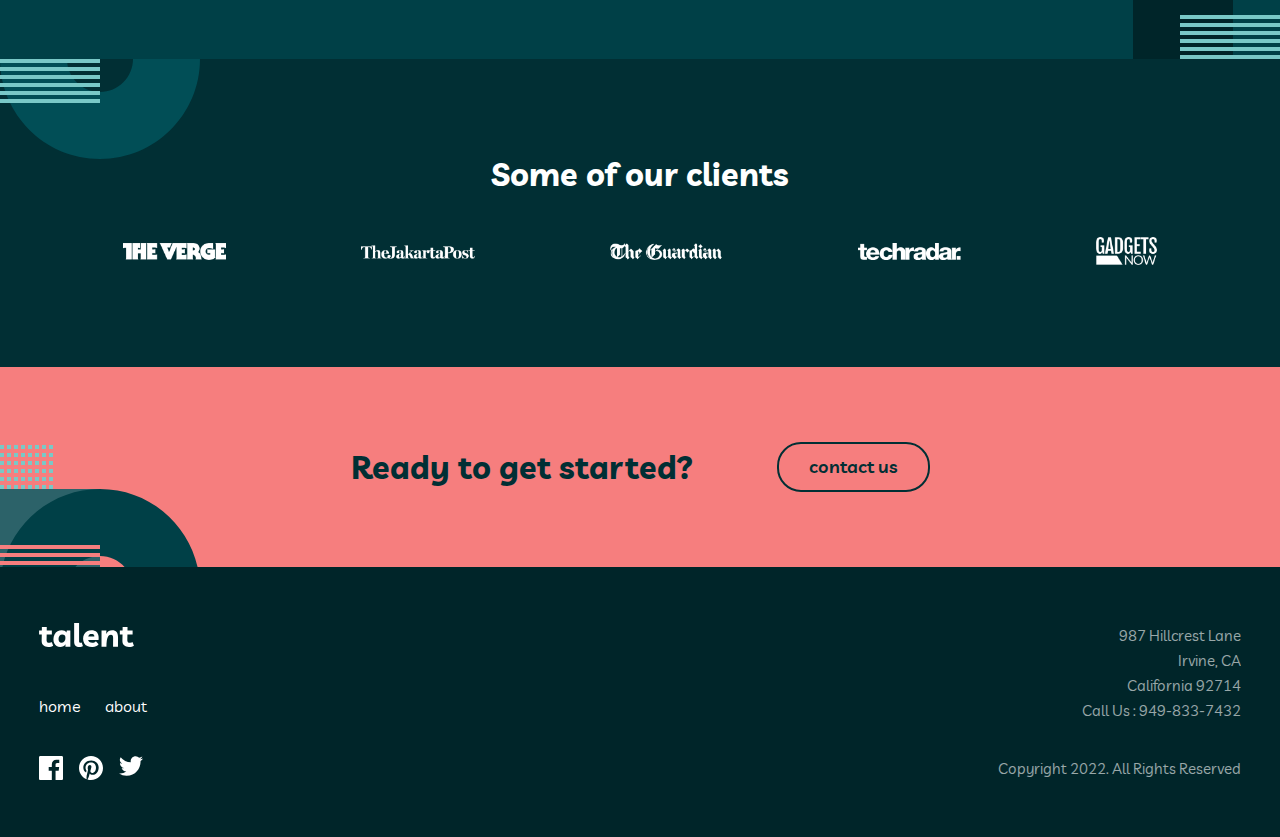
==== commit 37d7f940: "Corect size header, finish all divs" ====
--- a/about.html
+++ b/about.html
@@ -55,11 +55,6 @@
         </div>
 
         <!-- div 2 -->
-        <div>
-
-        </div>
-
-        <!-- div 3 -->
         <div class="wrapper">
             <h1>Meet the directors</h1>
             <div class="directors">
@@ -230,6 +225,24 @@
                     </div>
                 </div>
             </div>
+        </div>
+
+        <!-- div 3 -->
+        <div class="zx">
+            <div class="zxc">
+                <h1>
+                    Some of our clients
+                </h1>
+            </div>
+
+            <div class="zxcv">
+                <div class="zxcv1"><img src="/assets/image/logo-the-verge.png" alt=""></div>
+                <div class="zxcv2"><img src="/assets/image/logo-jakarta-post.png" alt=""></div>
+                <div class="zxcv3"><img src="/assets/image/logo-the-guardian.png" alt=""></div>
+                <div class="zxcv4"><img src="/assets/image/logo-tech-radar.png" alt=""></div>
+                <div class="zxcv5"><img src="/assets/image/logo-gadgets-now.png" alt=""></div>
+            </div>
+            
         </div>
 
         <!-- div 4 -->
--- a/assets/css/style_header.css
+++ b/assets/css/style_header.css
@@ -20,7 +20,7 @@
   right: 0;
   background-color: #2c6269;
   overflow-x: hidden;
-  /* transition: 0.5s; */
+  transition: 0.5s;
   padding-top: 60px;
 }
 
@@ -31,7 +31,7 @@
   font-size: 18px;
   color: #ffffff;
   display: block;
-  /* transition: 0.3s; */
+  transition: 0.3s;
 }
 
 .sidenav a:hover {
@@ -68,6 +68,7 @@
   border-radius: 24px;
   width: 153px;
   height: 43px;
+  transition: all 0.5s;
 }
 
 .cover {
@@ -178,7 +179,7 @@
     margin-left: 10px;
     background-color: #014e56;
     width: 153px;
-    height: 43px;
+    height: 48px;
   }
 
   .sidenav #contact {
@@ -201,5 +202,9 @@
     justify-content: left;
     align-items: center;
     text-align: center;
-  }
-}
+    /* height: 32px; */
+  }
+  .headerlogo {
+    height: 43px;
+  }
+}
--- a/assets/css/style_main_about.css
+++ b/assets/css/style_main_about.css
@@ -118,10 +118,6 @@
 
 }
 
-
-
-
-
 /* div 2 */
 .wrapper {
     background-color: #004047;
@@ -322,10 +318,222 @@
 
 /* div 3 */
 
-
-
-
-
+@media only screen and (max-width: 767px) and (min-width: 375px) {
+
+    .zx{
+        height: 632px;
+        background: #012F34;
+        margin: 0px !important;
+        justify-content: center;
+        text-align: center;
+        display: flex;
+        flex-direction: column;
+        background-image: url("./../image/bg-pattern-about-4.svg");
+        background-repeat: no-repeat;
+        background-position: -100px -100px;
+
+
+    }
+
+    .zxc{
+        height: 184px;
+        text-align: center;
+        justify-content: center;
+        margin: 0px !important;
+    }
+
+    .zxc h1{
+        height: 32px;
+        margin: 0px  !important;
+        padding-top: 88px;
+        font-weight: 700;
+        font-size: 32px;
+        line-height: 32px;
+        text-align: center;
+        justify-content: center;
+        color: #FFFFFF;
+    }
+    .zxcv{
+        height: 448px;
+        text-align: center;
+        margin: 0px !important;
+        justify-content: center;
+    }
+
+    .zxcv1 img{
+        width: 146.56px;
+        height: 24.19px;
+        margin-bottom: 53px;
+
+    }
+    .zxcv2 img{
+        width: 162.21px;
+        height: 19.92px;
+        margin-bottom: 53px;
+
+    }
+    .zxcv3 img{
+        width: 159.37px;
+        height: 24.19px;
+        margin-bottom: 53px;
+
+    }
+    .zxcv4 img{
+        width: 146.56px;
+        height: 24.19px;
+        margin-bottom: 53px;
+
+        
+    }
+    .zxcv5 img{
+        width: 86.8px;
+        height: 39.84px;
+    }
+
+}
+
+/* Tablet */
+
+@media only screen and (max-width: 1439px) and (min-width: 768px) {
+
+    .zx{
+        height: 308px;
+        background: #012F34;
+        margin: 0px !important;
+        justify-content: center;
+        text-align: center;
+        display: flex;
+        flex-direction: column;
+        background-image: url("./../image/bg-pattern-about-4.svg");
+        background-repeat: no-repeat;
+        background-position: 0px -100px;
+
+
+    }
+
+    .zxc{
+        height: 100px;
+        justify-content: center;
+    }
+
+    .zxc h1{
+        height: 32px;
+        padding-top: 45px !important;
+        margin: 0px !important;
+        font-weight: 700;
+        font-size: 32px;
+        line-height: 32px;
+        text-align: center;
+        justify-content: center;
+        color: #FFFFFF;
+    }
+    .zxcv{
+        height: 121px;
+        display: flex;
+        align-items: center;
+        justify-content: space-evenly;
+        gap: 1vw;
+        margin-top: -20px;
+
+        
+    }
+
+    .zxcv img{
+        align-items: center;
+    }
+    .zxcv1 img{
+        width: 103px;
+        height: 17px;
+    }
+    .zxcv2 img{
+        width: 114px;
+        height: 14px;
+    }
+    .zxcv3 img{
+        width: 112px;
+        height: 17px;
+    }
+    .zxcv4 img{
+        width: 103px;
+        height: 17px;
+    }
+    .zxcv5 img{
+        width: 61px;
+        height: 28px;
+    }
+}
+
+/* Desctop */
+
+@media only screen and (min-width: 1440px) {
+
+    .zx{
+        height: 437px;
+        background: #012F34;
+        margin: 0px !important;
+        justify-content: center;
+        text-align: center;
+        display: flex;
+        flex-direction: column;
+        background-image: url("./../image/bg-pattern-about-4.svg");
+        background-repeat: no-repeat;
+        background-position: 0px 0px;
+
+
+    }
+
+    .zxc{
+        height: 188px;
+        text-align: center;
+        justify-content: space-between;
+        margin: 0px !important;
+    }
+
+    .zxc h1{
+        height: 32px;
+        margin-top: 140px;
+        margin-bottom: 0px !important;
+        font-weight: 700;
+        font-size: 48px;
+        line-height: 48px;
+        text-align: center;
+        justify-content: center;
+        color: #FFFFFF;
+    }
+    .zxcv{
+        height: 168px;
+        display: flex;
+        gap: 5.5vw;
+        align-items: center;
+        justify-content: center;
+        margin-bottom: 81px;
+    }
+
+    .zxcv img{
+        align-items: center;
+    }
+    .zxcv1 img{
+        width: 165px;
+        height: 28px;
+    }
+    .zxcv2 img{
+        width: 184px;
+        height: 23px;
+    }
+    .zxcv3 img{
+        width: 180px;
+        height: 28px;
+    }
+    .zxcv4 img{
+        width: 165px;
+        height: 28px;
+    }
+    .zxcv5 img{
+        width: 98px;
+        height: 45px;
+    }
+
+}
 
 /* div 4 */
 
@@ -353,7 +561,7 @@
     text-align: center;
 }
 
-.button :hover {
+.div4_container .button :hover {
     background-color: #012F34;
     color: #FFFFFF;
     transition: all 0.5s;
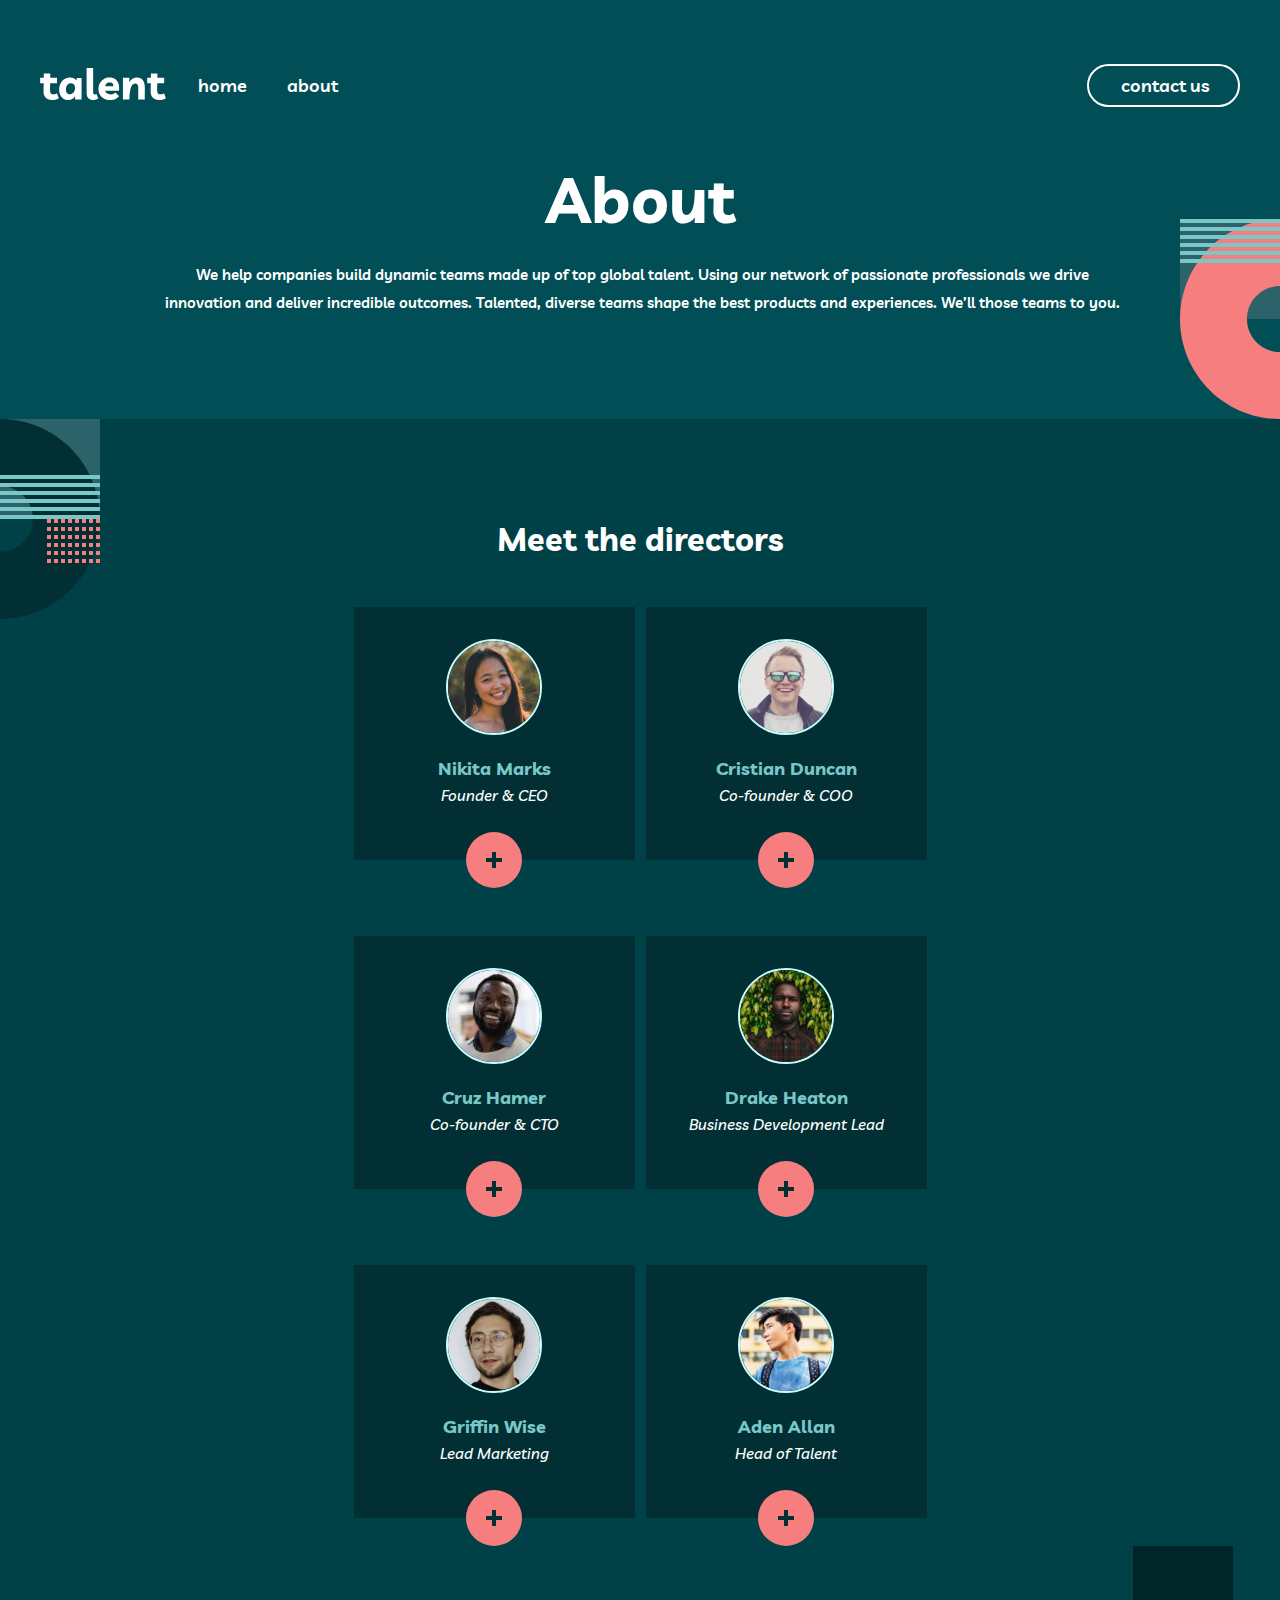
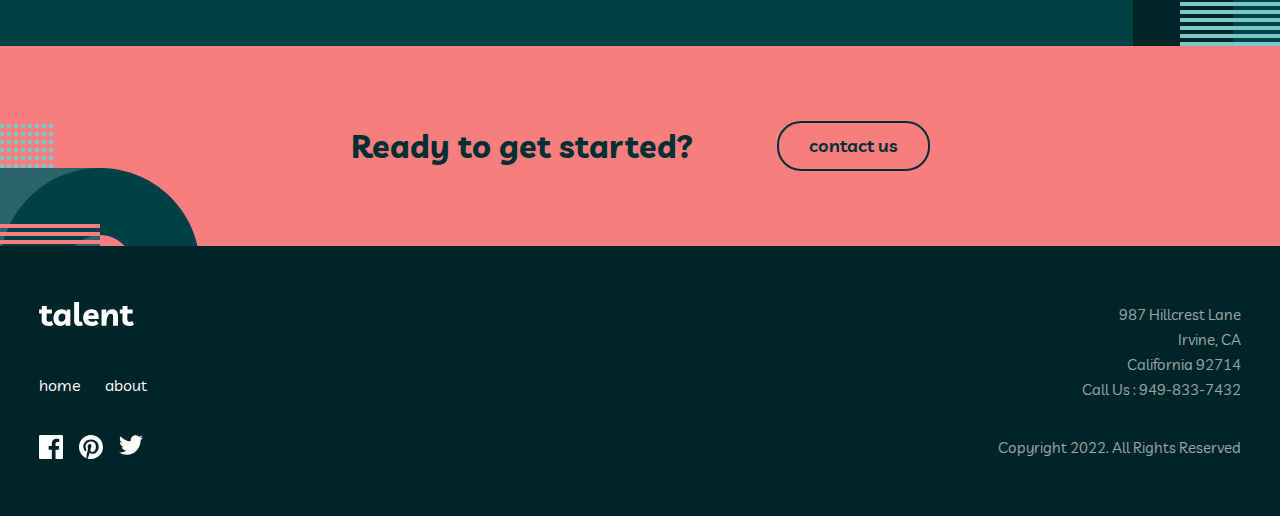
==== commit c9cb06bf: "fix link bug" ====
--- a/about.html
+++ b/about.html
@@ -27,16 +27,16 @@
 <body>
     <!-- header -->
     <header class="header">
-        <a href="/index.html"><img src="assets/image/logo.svg" alt="logo" class="headerlogo"></a>
+        <a href="./index.html"><img src="assets/image/logo.svg" alt="logo" class="headerlogo"></a>
         <div id="openNav">
             <span onclick="openNav()">&#9776;</span>
         </div>
         <div id="mySidenav" class="sidenav">
             <a href="javascript:void(0)" class="closebtn" onclick="closeNav()">&times;</a>
-            <a href="/index.html">home</a>
-            <a href="/about.html">about</a>
+            <a href="./index.html">home</a>
+            <a href="./about.html">about</a>
             <div class="right">
-                <a href="/contact.html" id="contact">contact us</a>
+                <a href="./contact.html" id="contact">contact us</a>
             </div>
             <img src="assets/image/bg-pattern-about-1-mobile-nav-1.svg" alt="about-nav" class="menuimg">
         </div>
@@ -55,6 +55,11 @@
         </div>
 
         <!-- div 2 -->
+        <div>
+
+        </div>
+
+        <!-- div 3 -->
         <div class="wrapper">
             <h1>Meet the directors</h1>
             <div class="directors">
@@ -225,24 +230,6 @@
                     </div>
                 </div>
             </div>
-        </div>
-
-        <!-- div 3 -->
-        <div class="zx">
-            <div class="zxc">
-                <h1>
-                    Some of our clients
-                </h1>
-            </div>
-
-            <div class="zxcv">
-                <div class="zxcv1"><img src="/assets/image/logo-the-verge.png" alt=""></div>
-                <div class="zxcv2"><img src="/assets/image/logo-jakarta-post.png" alt=""></div>
-                <div class="zxcv3"><img src="/assets/image/logo-the-guardian.png" alt=""></div>
-                <div class="zxcv4"><img src="/assets/image/logo-tech-radar.png" alt=""></div>
-                <div class="zxcv5"><img src="/assets/image/logo-gadgets-now.png" alt=""></div>
-            </div>
-            
         </div>
 
         <!-- div 4 -->
--- a/assets/css/style_main_about.css
+++ b/assets/css/style_main_about.css
@@ -21,9 +21,13 @@
 .about-section p {
     color: #FFFFFF;
     margin: 0;
-    font-weight: bold;
+    padding: 16px 24px 108px 24px;
+    font-family: Livvic;
     font-size: 15px;
-    padding: 16px 24px 108px 24px;
+    font-weight: 600;
+    line-height: 28px;
+    letter-spacing: 0px;
+    text-align: center;
 }
 
 .rectangle-img {
@@ -59,10 +63,13 @@
     .about-section p {
         color: #FFFFFF;
         margin: 0;
-        font-weight: bold;
-        font-size: 18px;
         /* margin: top, right, bottom, left; */
         padding: 34px 153px 102px 158px;
+        font-size: 15px;
+        font-weight: 600;
+        line-height: 28px;
+        letter-spacing: 0px;
+        text-align: center;
     }
 
     .about-img {
@@ -97,9 +104,13 @@
 
     .about-section p {
         color: #FFFFFF;
-        margin: 0;
+        /* margin: top, right, bottom, left; */
+        font-family: Livvic;
         font-size: 18px;
-        /* margin: top, right, bottom, left; */
+        font-weight: 600;
+        line-height: 28px;
+        letter-spacing: 0px;
+        text-align: left;
     }
 
     .about-section h1 {
@@ -117,6 +128,10 @@
     }
 
 }
+
+
+
+
 
 /* div 2 */
 .wrapper {
@@ -318,222 +333,10 @@
 
 /* div 3 */
 
-@media only screen and (max-width: 767px) and (min-width: 375px) {
-
-    .zx{
-        height: 632px;
-        background: #012F34;
-        margin: 0px !important;
-        justify-content: center;
-        text-align: center;
-        display: flex;
-        flex-direction: column;
-        background-image: url("./../image/bg-pattern-about-4.svg");
-        background-repeat: no-repeat;
-        background-position: -100px -100px;
-
-
-    }
-
-    .zxc{
-        height: 184px;
-        text-align: center;
-        justify-content: center;
-        margin: 0px !important;
-    }
-
-    .zxc h1{
-        height: 32px;
-        margin: 0px  !important;
-        padding-top: 88px;
-        font-weight: 700;
-        font-size: 32px;
-        line-height: 32px;
-        text-align: center;
-        justify-content: center;
-        color: #FFFFFF;
-    }
-    .zxcv{
-        height: 448px;
-        text-align: center;
-        margin: 0px !important;
-        justify-content: center;
-    }
-
-    .zxcv1 img{
-        width: 146.56px;
-        height: 24.19px;
-        margin-bottom: 53px;
-
-    }
-    .zxcv2 img{
-        width: 162.21px;
-        height: 19.92px;
-        margin-bottom: 53px;
-
-    }
-    .zxcv3 img{
-        width: 159.37px;
-        height: 24.19px;
-        margin-bottom: 53px;
-
-    }
-    .zxcv4 img{
-        width: 146.56px;
-        height: 24.19px;
-        margin-bottom: 53px;
-
-        
-    }
-    .zxcv5 img{
-        width: 86.8px;
-        height: 39.84px;
-    }
-
-}
-
-/* Tablet */
-
-@media only screen and (max-width: 1439px) and (min-width: 768px) {
-
-    .zx{
-        height: 308px;
-        background: #012F34;
-        margin: 0px !important;
-        justify-content: center;
-        text-align: center;
-        display: flex;
-        flex-direction: column;
-        background-image: url("./../image/bg-pattern-about-4.svg");
-        background-repeat: no-repeat;
-        background-position: 0px -100px;
-
-
-    }
-
-    .zxc{
-        height: 100px;
-        justify-content: center;
-    }
-
-    .zxc h1{
-        height: 32px;
-        padding-top: 45px !important;
-        margin: 0px !important;
-        font-weight: 700;
-        font-size: 32px;
-        line-height: 32px;
-        text-align: center;
-        justify-content: center;
-        color: #FFFFFF;
-    }
-    .zxcv{
-        height: 121px;
-        display: flex;
-        align-items: center;
-        justify-content: space-evenly;
-        gap: 1vw;
-        margin-top: -20px;
-
-        
-    }
-
-    .zxcv img{
-        align-items: center;
-    }
-    .zxcv1 img{
-        width: 103px;
-        height: 17px;
-    }
-    .zxcv2 img{
-        width: 114px;
-        height: 14px;
-    }
-    .zxcv3 img{
-        width: 112px;
-        height: 17px;
-    }
-    .zxcv4 img{
-        width: 103px;
-        height: 17px;
-    }
-    .zxcv5 img{
-        width: 61px;
-        height: 28px;
-    }
-}
-
-/* Desctop */
-
-@media only screen and (min-width: 1440px) {
-
-    .zx{
-        height: 437px;
-        background: #012F34;
-        margin: 0px !important;
-        justify-content: center;
-        text-align: center;
-        display: flex;
-        flex-direction: column;
-        background-image: url("./../image/bg-pattern-about-4.svg");
-        background-repeat: no-repeat;
-        background-position: 0px 0px;
-
-
-    }
-
-    .zxc{
-        height: 188px;
-        text-align: center;
-        justify-content: space-between;
-        margin: 0px !important;
-    }
-
-    .zxc h1{
-        height: 32px;
-        margin-top: 140px;
-        margin-bottom: 0px !important;
-        font-weight: 700;
-        font-size: 48px;
-        line-height: 48px;
-        text-align: center;
-        justify-content: center;
-        color: #FFFFFF;
-    }
-    .zxcv{
-        height: 168px;
-        display: flex;
-        gap: 5.5vw;
-        align-items: center;
-        justify-content: center;
-        margin-bottom: 81px;
-    }
-
-    .zxcv img{
-        align-items: center;
-    }
-    .zxcv1 img{
-        width: 165px;
-        height: 28px;
-    }
-    .zxcv2 img{
-        width: 184px;
-        height: 23px;
-    }
-    .zxcv3 img{
-        width: 180px;
-        height: 28px;
-    }
-    .zxcv4 img{
-        width: 165px;
-        height: 28px;
-    }
-    .zxcv5 img{
-        width: 98px;
-        height: 45px;
-    }
-
-}
+
+
+
+
 
 /* div 4 */
 
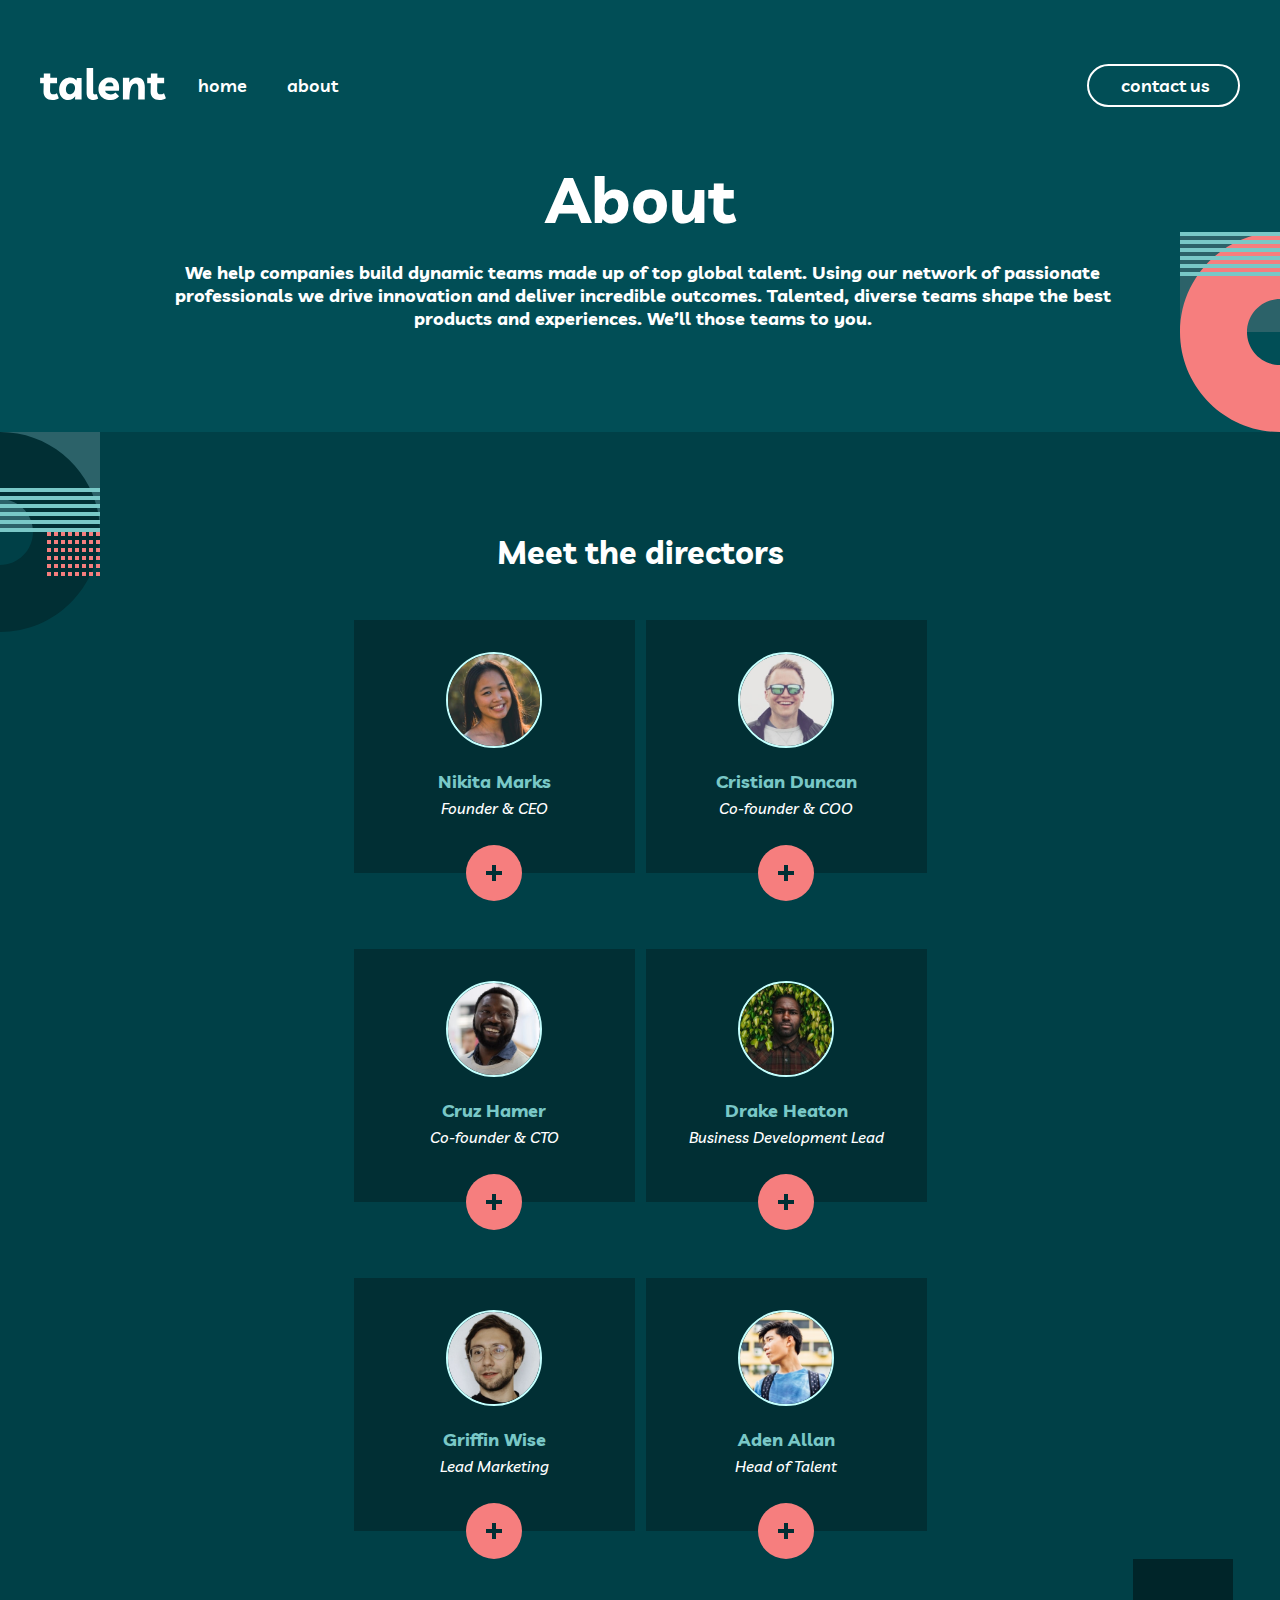
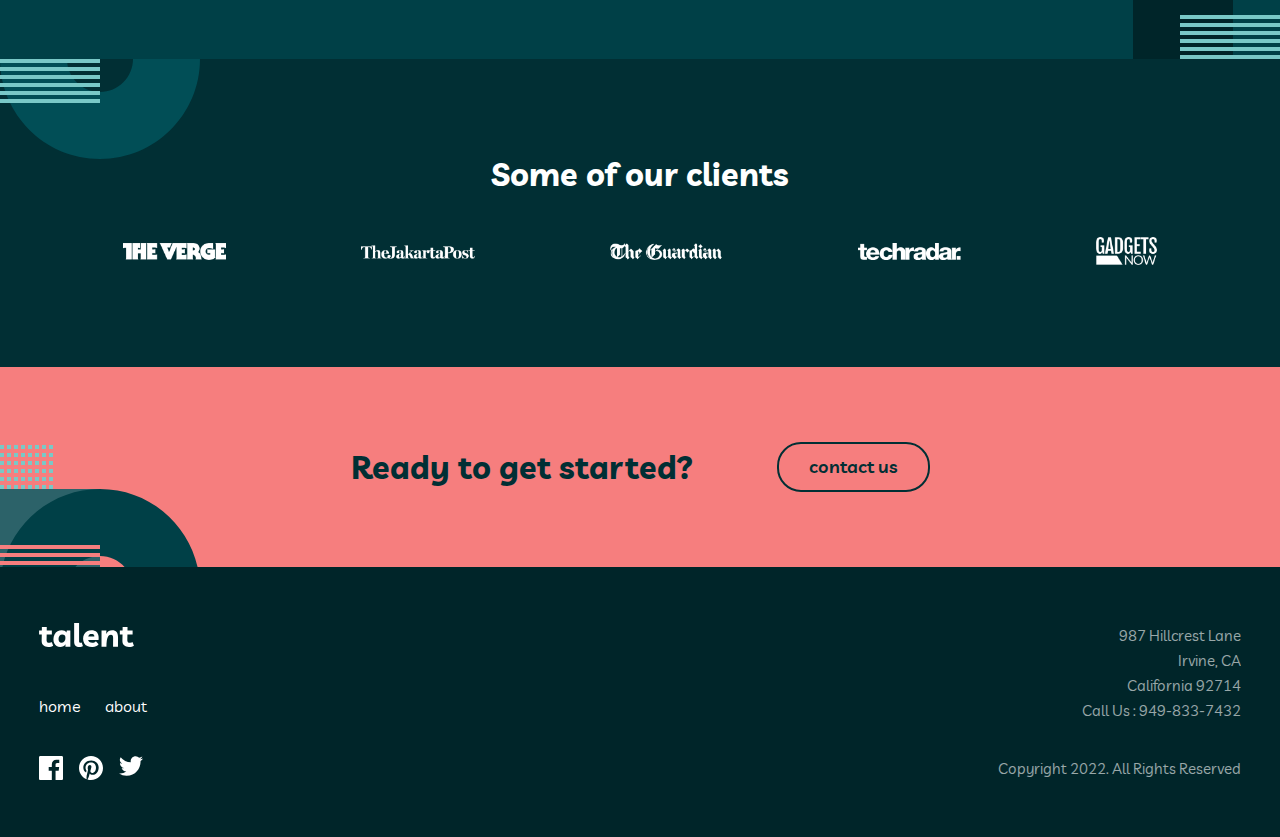
==== commit 7ce1bb4e: "full" ====
--- a/about.html
+++ b/about.html
@@ -27,16 +27,16 @@
 <body>
     <!-- header -->
     <header class="header">
-        <a href="./index.html"><img src="assets/image/logo.svg" alt="logo" class="headerlogo"></a>
+        <a href="/index.html"><img src="assets/image/logo.svg" alt="logo" class="headerlogo"></a>
         <div id="openNav">
             <span onclick="openNav()">&#9776;</span>
         </div>
         <div id="mySidenav" class="sidenav">
             <a href="javascript:void(0)" class="closebtn" onclick="closeNav()">&times;</a>
-            <a href="./index.html">home</a>
-            <a href="./about.html">about</a>
+            <a href="/index.html">home</a>
+            <a href="/about.html">about</a>
             <div class="right">
-                <a href="./contact.html" id="contact">contact us</a>
+                <a href="/contact.html" id="contact">contact us</a>
             </div>
             <img src="assets/image/bg-pattern-about-1-mobile-nav-1.svg" alt="about-nav" class="menuimg">
         </div>
@@ -55,11 +55,6 @@
         </div>
 
         <!-- div 2 -->
-        <div>
-
-        </div>
-
-        <!-- div 3 -->
         <div class="wrapper">
             <h1>Meet the directors</h1>
             <div class="directors">
@@ -230,6 +225,24 @@
                     </div>
                 </div>
             </div>
+        </div>
+
+        <!-- div 3 -->
+        <div class="zx">
+            <div class="zxc">
+                <h1>
+                    Some of our clients
+                </h1>
+            </div>
+
+            <div class="zxcv">
+                <div class="zxcv1"><img src="/assets/image/logo-the-verge.png" alt=""></div>
+                <div class="zxcv2"><img src="/assets/image/logo-jakarta-post.png" alt=""></div>
+                <div class="zxcv3"><img src="/assets/image/logo-the-guardian.png" alt=""></div>
+                <div class="zxcv4"><img src="/assets/image/logo-tech-radar.png" alt=""></div>
+                <div class="zxcv5"><img src="/assets/image/logo-gadgets-now.png" alt=""></div>
+            </div>
+            
         </div>
 
         <!-- div 4 -->
--- a/assets/css/style_main_about.css
+++ b/assets/css/style_main_about.css
@@ -21,13 +21,9 @@
 .about-section p {
     color: #FFFFFF;
     margin: 0;
+    font-weight: bold;
+    font-size: 15px;
     padding: 16px 24px 108px 24px;
-    font-family: Livvic;
-    font-size: 15px;
-    font-weight: 600;
-    line-height: 28px;
-    letter-spacing: 0px;
-    text-align: center;
 }
 
 .rectangle-img {
@@ -63,13 +59,10 @@
     .about-section p {
         color: #FFFFFF;
         margin: 0;
+        font-weight: bold;
+        font-size: 18px;
         /* margin: top, right, bottom, left; */
         padding: 34px 153px 102px 158px;
-        font-size: 15px;
-        font-weight: 600;
-        line-height: 28px;
-        letter-spacing: 0px;
-        text-align: center;
     }
 
     .about-img {
@@ -104,13 +97,9 @@
 
     .about-section p {
         color: #FFFFFF;
+        margin: 0;
+        font-size: 18px;
         /* margin: top, right, bottom, left; */
-        font-family: Livvic;
-        font-size: 18px;
-        font-weight: 600;
-        line-height: 28px;
-        letter-spacing: 0px;
-        text-align: left;
     }
 
     .about-section h1 {
@@ -128,10 +117,6 @@
     }
 
 }
-
-
-
-
 
 /* div 2 */
 .wrapper {
@@ -333,10 +318,222 @@
 
 /* div 3 */
 
-
-
-
-
+@media only screen and (max-width: 767px) and (min-width: 375px) {
+
+    .zx{
+        height: 632px;
+        background: #012F34;
+        margin: 0px !important;
+        justify-content: center;
+        text-align: center;
+        display: flex;
+        flex-direction: column;
+        background-image: url("./../image/bg-pattern-about-4.svg");
+        background-repeat: no-repeat;
+        background-position: -100px -100px;
+
+
+    }
+
+    .zxc{
+        height: 184px;
+        text-align: center;
+        justify-content: center;
+        margin: 0px !important;
+    }
+
+    .zxc h1{
+        height: 32px;
+        margin: 0px  !important;
+        padding-top: 88px;
+        font-weight: 700;
+        font-size: 32px;
+        line-height: 32px;
+        text-align: center;
+        justify-content: center;
+        color: #FFFFFF;
+    }
+    .zxcv{
+        height: 448px;
+        text-align: center;
+        margin: 0px !important;
+        justify-content: center;
+    }
+
+    .zxcv1 img{
+        width: 146.56px;
+        height: 24.19px;
+        margin-bottom: 53px;
+
+    }
+    .zxcv2 img{
+        width: 162.21px;
+        height: 19.92px;
+        margin-bottom: 53px;
+
+    }
+    .zxcv3 img{
+        width: 159.37px;
+        height: 24.19px;
+        margin-bottom: 53px;
+
+    }
+    .zxcv4 img{
+        width: 146.56px;
+        height: 24.19px;
+        margin-bottom: 53px;
+
+        
+    }
+    .zxcv5 img{
+        width: 86.8px;
+        height: 39.84px;
+    }
+
+}
+
+/* Tablet */
+
+@media only screen and (max-width: 1439px) and (min-width: 768px) {
+
+    .zx{
+        height: 308px;
+        background: #012F34;
+        margin: 0px !important;
+        justify-content: center;
+        text-align: center;
+        display: flex;
+        flex-direction: column;
+        background-image: url("./../image/bg-pattern-about-4.svg");
+        background-repeat: no-repeat;
+        background-position: 0px -100px;
+
+
+    }
+
+    .zxc{
+        height: 100px;
+        justify-content: center;
+    }
+
+    .zxc h1{
+        height: 32px;
+        padding-top: 45px !important;
+        margin: 0px !important;
+        font-weight: 700;
+        font-size: 32px;
+        line-height: 32px;
+        text-align: center;
+        justify-content: center;
+        color: #FFFFFF;
+    }
+    .zxcv{
+        height: 121px;
+        display: flex;
+        align-items: center;
+        justify-content: space-evenly;
+        gap: 1vw;
+        margin-top: -20px;
+
+        
+    }
+
+    .zxcv img{
+        align-items: center;
+    }
+    .zxcv1 img{
+        width: 103px;
+        height: 17px;
+    }
+    .zxcv2 img{
+        width: 114px;
+        height: 14px;
+    }
+    .zxcv3 img{
+        width: 112px;
+        height: 17px;
+    }
+    .zxcv4 img{
+        width: 103px;
+        height: 17px;
+    }
+    .zxcv5 img{
+        width: 61px;
+        height: 28px;
+    }
+}
+
+/* Desctop */
+
+@media only screen and (min-width: 1440px) {
+
+    .zx{
+        height: 437px;
+        background: #012F34;
+        margin: 0px !important;
+        justify-content: center;
+        text-align: center;
+        display: flex;
+        flex-direction: column;
+        background-image: url("./../image/bg-pattern-about-4.svg");
+        background-repeat: no-repeat;
+        background-position: 0px 0px;
+
+
+    }
+
+    .zxc{
+        height: 188px;
+        text-align: center;
+        justify-content: space-between;
+        margin: 0px !important;
+    }
+
+    .zxc h1{
+        height: 32px;
+        margin-top: 140px;
+        margin-bottom: 0px !important;
+        font-weight: 700;
+        font-size: 48px;
+        line-height: 48px;
+        text-align: center;
+        justify-content: center;
+        color: #FFFFFF;
+    }
+    .zxcv{
+        height: 168px;
+        display: flex;
+        gap: 5.5vw;
+        align-items: center;
+        justify-content: center;
+        margin-bottom: 81px;
+    }
+
+    .zxcv img{
+        align-items: center;
+    }
+    .zxcv1 img{
+        width: 165px;
+        height: 28px;
+    }
+    .zxcv2 img{
+        width: 184px;
+        height: 23px;
+    }
+    .zxcv3 img{
+        width: 180px;
+        height: 28px;
+    }
+    .zxcv4 img{
+        width: 165px;
+        height: 28px;
+    }
+    .zxcv5 img{
+        width: 98px;
+        height: 45px;
+    }
+
+}
 
 /* div 4 */
 
